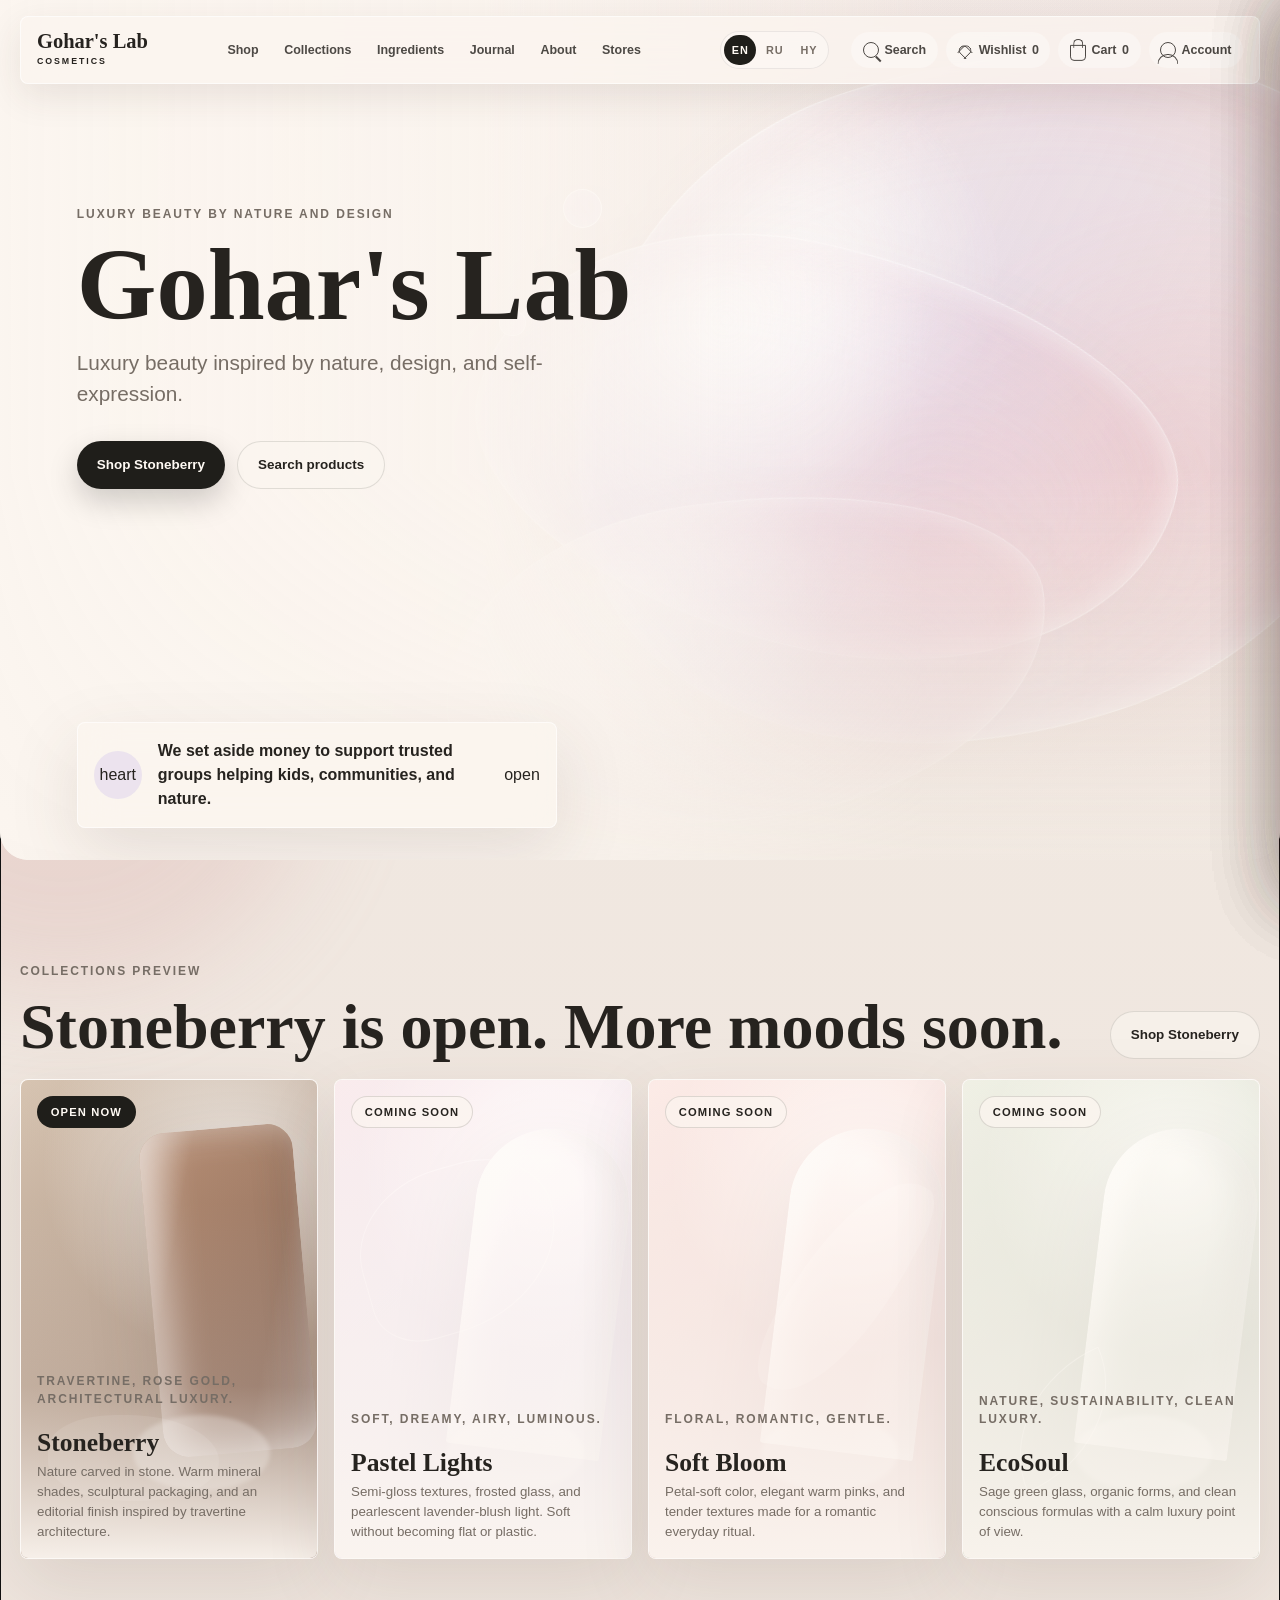
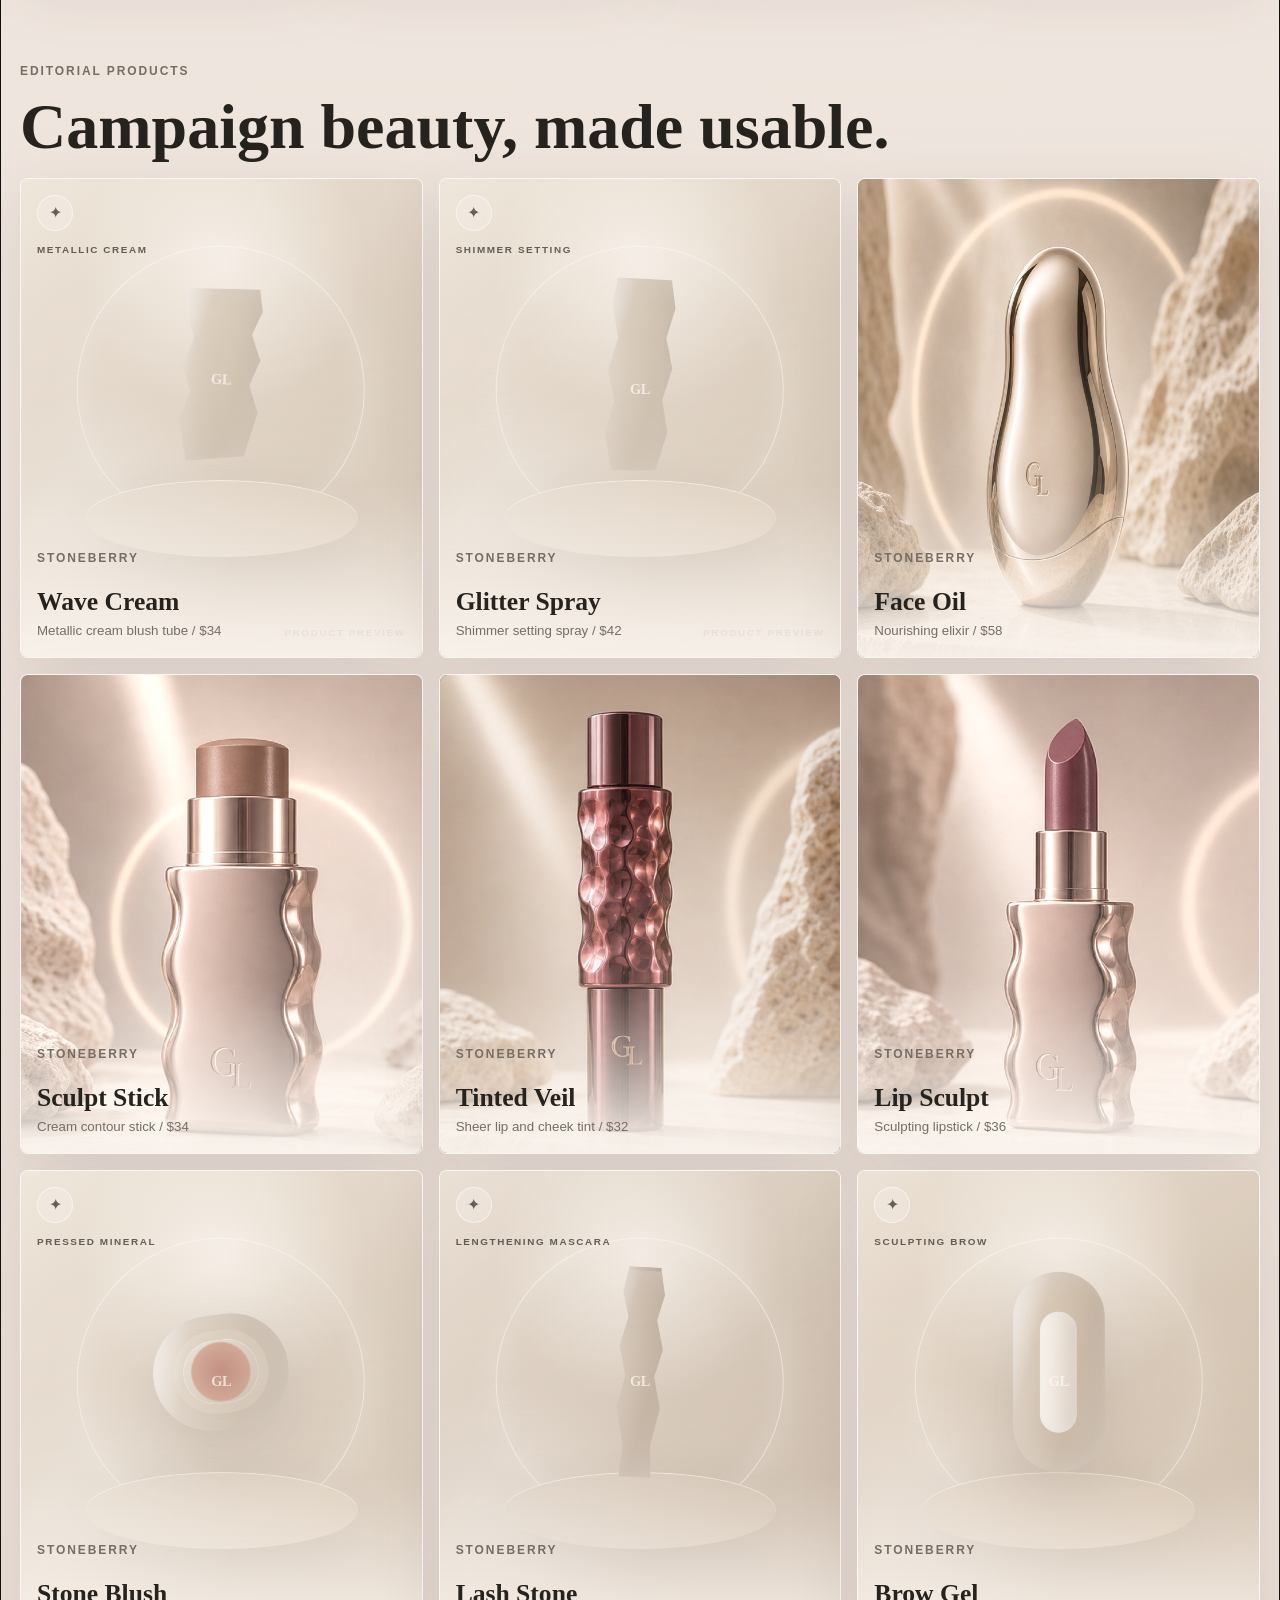
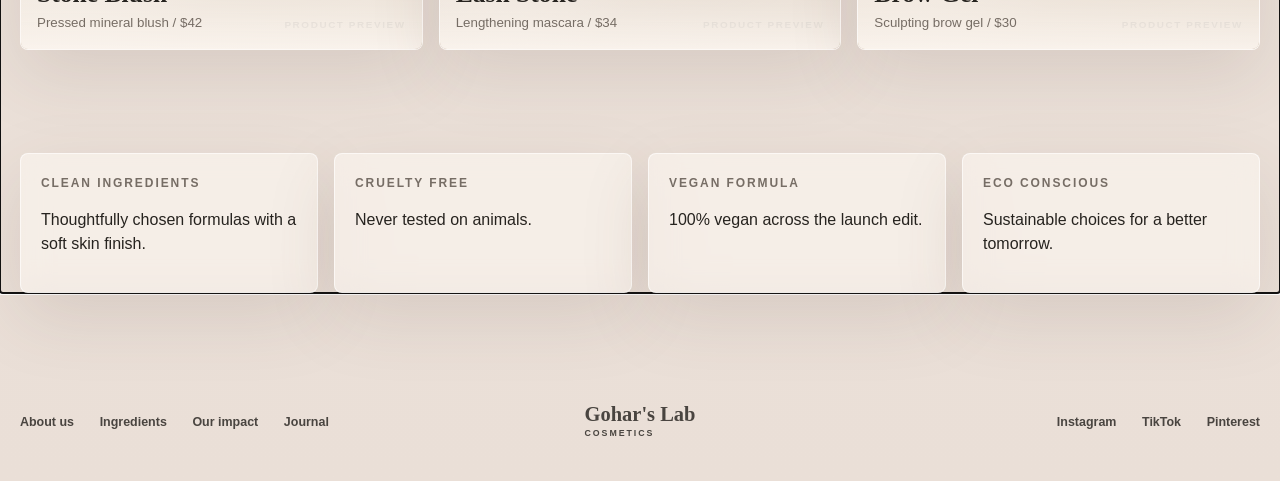
==== outputs/index.html @ 8dadff02 "Update index.html" ====
<!doctype html>
<html lang="en">
  <head>
    <meta charset="UTF-8" />
    <meta name="viewport" content="width=device-width, initial-scale=1.0" />
    <meta name="theme-color" content="#efe7df" />
    <title>Gohar's Lab</title>
    <link rel="stylesheet" href="styles.css?v=20260619-stoneberry-polished-previews" />
  </head>
  <body>
    <div class="loader" aria-hidden="true"><span></span></div>
    <div class="ambient ambient-one"></div>
    <div class="ambient ambient-two"></div>

    <header class="site-header">
      <a class="brand" href="#/">
        <span>Gohar's Lab</span>
        <small>cosmetics</small>
      </a>

      <button class="menu-button" data-menu-toggle aria-label="Open menu" data-i18n="nav.menu">menu</button>

      <nav class="top-nav" aria-label="Main navigation">
        <a href="#/shop" data-i18n="nav.shop">Shop</a>
        <a href="#/collections" data-i18n="nav.collections">Collections</a>
        <a href="#/ingredients" data-i18n="nav.ingredients">Ingredients</a>
        <a href="#/journal" data-i18n="nav.journal">Journal</a>
        <a href="#/about" data-i18n="nav.about">About</a>
        <a href="#/stores" data-i18n="nav.stores">Stores</a>
      </nav>

      <div class="language-switcher" aria-label="Language selector">
        <button data-lang="en" aria-label="English">EN</button>
        <button data-lang="ru" aria-label="Russian">RU</button>
        <button data-lang="hy" aria-label="Armenian">HY</button>
      </div>

      <div class="header-actions" aria-label="Shop actions">
        <button data-open-search aria-label="Search"><span class="action-icon icon-search"></span><span class="action-text" data-i18n="actions.search">Search</span></button>
        <button data-open-wishlist aria-label="Wishlist"><span class="action-icon icon-heart"></span><span class="action-text" data-i18n="actions.wishlist">Wishlist</span><span data-wishlist-count>0</span></button>
        <button data-open-cart aria-label="Cart"><span class="action-icon icon-bag"></span><span class="action-text" data-i18n="actions.cart">Cart</span><span data-cart-count>0</span></button>
        <button data-open-account aria-label="Account"><span class="action-icon icon-user"></span><span class="action-text" data-i18n="actions.account">Account</span></button>
      </div>
    </header>

    <aside class="mobile-drawer" data-mobile-drawer aria-hidden="true">
      <a href="#/shop" data-i18n="nav.shop">Shop</a>
      <a href="#/collections" data-i18n="nav.collections">Collections</a>
      <a href="#/ingredients" data-i18n="nav.ingredients">Ingredients</a>
      <a href="#/journal" data-i18n="nav.journal">Journal</a>
      <a href="#/about" data-i18n="nav.about">About</a>
      <a href="#/stores" data-i18n="nav.stores">Stores</a>
    </aside>

    <main id="app" class="page-shell" tabindex="-1"></main>

    <footer class="site-footer">
      <nav aria-label="Footer navigation">
        <a href="#/about" data-i18n="footer.about">About us</a>
        <a href="#/ingredients" data-i18n="nav.ingredients">Ingredients</a>
        <a href="#/impact" data-i18n="footer.impact">Our impact</a>
        <a href="#/journal" data-i18n="nav.journal">Journal</a>
      </nav>
      <a class="brand" href="#/">
        <span>Gohar's Lab</span>
        <small>cosmetics</small>
      </a>
      <div class="socials" aria-label="Social links">
        <a href="#/journal">Instagram</a>
        <a href="#/journal">TikTok</a>
        <a href="#/journal">Pinterest</a>
      </div>
    </footer>

    <div class="panel-backdrop" data-panel-backdrop></div>

    <section class="side-panel" data-panel="search" aria-label="Search panel" aria-hidden="true">
      <div class="panel-head">
        <h2 data-i18n="actions.search">Search</h2>
        <button data-close-panel data-i18n="actions.close">Close</button>
      </div>
      <label class="search-box">
        <span data-i18n="search.label">Find products and collections</span>
        <input data-search-input type="search" placeholder="Try Glitter Spray or EcoSoul" data-i18n-placeholder="search.placeholder" />
      </label>
      <div class="panel-list" data-search-results></div>
    </section>

    <section class="side-panel" data-panel="wishlist" aria-label="Wishlist panel" aria-hidden="true">
      <div class="panel-head">
        <h2 data-i18n="actions.wishlist">Wishlist</h2>
        <button data-close-panel data-i18n="actions.close">Close</button>
      </div>
      <div class="panel-list" data-wishlist-list></div>
    </section>

    <section class="side-panel" data-panel="cart" aria-label="Cart panel" aria-hidden="true">
      <div class="panel-head">
        <h2 data-i18n="cart.title">Your cart</h2>
        <button data-close-panel data-i18n="actions.close">Close</button>
      </div>
      <div class="panel-list" data-cart-list></div>
      <button class="checkout-button" data-checkout data-i18n="actions.checkout">Checkout</button>
    </section>

    <section class="side-panel" data-panel="account" aria-label="Account panel" aria-hidden="true">
      <div class="panel-head">
        <h2 data-i18n="actions.account">Account</h2>
        <button data-close-panel data-i18n="actions.close">Close</button>
      </div>
      <div class="account-card">
        <p class="eyebrow" data-i18n="account.eyebrow">Members studio</p>
        <h3 data-i18n="account.title">Soft rituals, saved.</h3>
        <p data-i18n="account.body">Create a profile to save wishlists, track orders, and preview collection drops.</p>
        <button class="pill-button" data-i18n="account.create">Create account</button>
      </div>
    </section>

    <div class="toast" data-toast></div>

    <script src="script.js?v=20260619-stoneberry-polished-previews"></script>
  </body>
</html>
---- outputs/styles.css ----
:root {
  --cream: #efe7df;
  --cream-strong: #fbf5ef;
  --ivory: #fffaf4;
  --ink: #26231f;
  --muted: #766d65;
  --line: rgba(38, 35, 31, 0.12);
  --glass: rgba(251, 245, 239, 0.72);
  --shadow: 0 24px 70px rgba(83, 63, 52, 0.13);
  --stone: #8d705f;
  --rose: #d7aaa7;
  --lavender: #d8cceb;
  --sage: #aeb9a5;
  --gold: #b58b70;
}

* {
  box-sizing: border-box;
}

html {
  scroll-behavior: smooth;
}

body {
  margin: 0;
  overflow-x: hidden;
  background:
    radial-gradient(circle at 12% 0%, rgba(255, 250, 244, 0.8), transparent 28rem),
    radial-gradient(circle at 88% 12%, rgba(216, 204, 235, 0.24), transparent 24rem),
    linear-gradient(180deg, #f2eae3, #eadfd7);
  color: var(--ink);
  font-family: ui-sans-serif, -apple-system, BlinkMacSystemFont, "Segoe UI", sans-serif;
  line-height: 1.5;
}

body.panel-open {
  overflow: hidden;
}

button,
input {
  font: inherit;
}

button {
  border: 0;
  color: inherit;
  cursor: pointer;
}

a {
  color: inherit;
  text-decoration: none;
}

img {
  display: block;
  max-width: 100%;
}

.ambient {
  position: fixed;
  z-index: -2;
  width: 32rem;
  height: 32rem;
  border-radius: 999px;
  filter: blur(50px);
  opacity: 0.28;
  pointer-events: none;
  animation: float 13s ease-in-out infinite;
}

.ambient-one {
  left: -12rem;
  top: 30rem;
  background: var(--rose);
}

.ambient-two {
  right: -12rem;
  top: 5rem;
  background: var(--lavender);
  animation-delay: -5s;
}

.loader {
  position: fixed;
  inset: 0;
  z-index: 100;
  display: grid;
  place-items: center;
  background: rgba(251, 245, 239, 0.82);
  opacity: 0;
  visibility: hidden;
  transition: opacity 240ms ease, visibility 240ms ease;
  backdrop-filter: blur(18px);
}

.loader.active {
  opacity: 1;
  visibility: visible;
}

.loader span {
  width: 3rem;
  height: 3rem;
  border: 1px solid rgba(38, 35, 31, 0.14);
  border-top-color: var(--ink);
  border-radius: 999px;
  animation: spin 800ms linear infinite;
}

.site-header {
  position: fixed;
  top: 1rem;
  left: 50%;
  z-index: 50;
  width: min(calc(100% - 2rem), 1240px);
  display: grid;
  grid-template-columns: auto 1fr auto auto;
  align-items: center;
  gap: 1.4rem;
  padding: 0.9rem 1rem;
  border: 1px solid rgba(255, 255, 255, 0.62);
  border-radius: 8px;
  background: rgba(251, 245, 239, 0.74);
  box-shadow: 0 12px 36px rgba(70, 51, 42, 0.1);
  transform: translateX(-50%);
  backdrop-filter: blur(22px);
}

.brand {
  display: inline-flex;
  flex-direction: column;
  width: fit-content;
  font-weight: 800;
}

.brand span {
  font-family: Georgia, "Times New Roman", serif;
  font-size: 1.28rem;
  line-height: 0.96;
}

.brand small {
  margin-top: 0.2rem;
  font-size: 0.55rem;
  letter-spacing: 0.22em;
  text-transform: uppercase;
}

.top-nav,
.header-actions,
.language-switcher,
.site-footer nav,
.socials {
  display: flex;
  align-items: center;
  gap: clamp(0.8rem, 2vw, 2.2rem);
  font-size: 0.78rem;
  font-weight: 700;
}

.top-nav {
  justify-content: center;
}

.top-nav a,
.site-footer a,
.header-actions button,
.menu-button {
  opacity: 0.82;
  transition: opacity 180ms ease, transform 180ms ease, background 180ms ease;
}

.top-nav a:hover,
.site-footer a:hover,
.header-actions button:hover,
.menu-button:hover {
  opacity: 1;
  transform: translateY(-1px);
}

.header-actions {
  justify-content: flex-end;
  gap: 0.5rem;
}

.language-switcher {
  gap: 0.15rem;
  padding: 0.18rem;
  border: 1px solid rgba(38, 35, 31, 0.08);
  border-radius: 999px;
  background: rgba(255, 255, 255, 0.3);
}

.language-switcher button {
  min-width: 2rem;
  min-height: 1.85rem;
  padding: 0 0.42rem;
  border-radius: 999px;
  background: transparent;
  color: var(--muted);
  font-size: 0.68rem;
  font-weight: 900;
  letter-spacing: 0.08em;
  transition: color 180ms ease, background 180ms ease, transform 180ms ease;
}

.language-switcher button:hover {
  color: var(--ink);
  transform: translateY(-1px);
}

.language-switcher button.active {
  background: #1f1e1a;
  color: var(--ivory);
}

.header-actions button,
.menu-button {
  display: inline-flex;
  align-items: center;
  gap: 0.35rem;
  min-height: 2.2rem;
  padding: 0 0.72rem;
  border-radius: 999px;
  background: rgba(255, 255, 255, 0.34);
}

.menu-button {
  display: none;
}

.action-icon {
  position: relative;
  display: inline-block;
  width: 1rem;
  height: 1rem;
  flex: 0 0 auto;
}

.icon-search {
  border: 1.5px solid currentColor;
  border-radius: 999px;
}

.icon-search::after {
  content: "";
  position: absolute;
  right: -0.25rem;
  bottom: -0.17rem;
  width: 0.42rem;
  height: 1.5px;
  background: currentColor;
  transform: rotate(45deg);
}

.icon-heart::before,
.icon-heart::after {
  content: "";
  position: absolute;
  top: 0.18rem;
  width: 0.52rem;
  height: 0.78rem;
  border: 1.5px solid currentColor;
  border-bottom: 0;
  border-radius: 999px 999px 0 0;
}

.icon-heart::before {
  left: 0.18rem;
  transform: rotate(-45deg);
}

.icon-heart::after {
  right: 0.18rem;
  transform: rotate(45deg);
}

.icon-bag {
  border: 1.5px solid currentColor;
  border-radius: 0 0 4px 4px;
  transform: translateY(0.18rem);
}

.icon-bag::before {
  content: "";
  position: absolute;
  left: 50%;
  top: -0.45rem;
  width: 0.48rem;
  height: 0.48rem;
  border: 1.5px solid currentColor;
  border-bottom: 0;
  border-radius: 999px 999px 0 0;
  transform: translateX(-50%);
}

.icon-user {
  border: 1.5px solid currentColor;
  border-radius: 999px;
}

.icon-user::after {
  content: "";
  position: absolute;
  left: 50%;
  bottom: -0.46rem;
  width: 1.2rem;
  height: 0.62rem;
  border: 1.5px solid currentColor;
  border-bottom: 0;
  border-radius: 999px 999px 0 0;
  transform: translateX(-50%);
}

.page-shell {
  min-height: 100vh;
  opacity: 1;
  transform: translateY(0);
  transition: opacity 260ms ease, transform 260ms ease;
}

.page-shell.is-leaving {
  opacity: 0;
  transform: translateY(8px);
}

.hero {
  position: relative;
  min-height: 860px;
  overflow: hidden;
  border-radius: 0 0 28px 28px;
  isolation: isolate;
}

.hero-image {
  position: absolute;
  inset: 0;
  z-index: -2;
  background:
    radial-gradient(circle at 78% 42%, rgba(216, 204, 235, 0.28), transparent 24rem),
    radial-gradient(circle at 88% 74%, rgba(215, 170, 167, 0.28), transparent 22rem),
    linear-gradient(90deg, #f8f1ec, #efe3df);
  overflow: hidden;
}

.glass-form,
.glass-bubble {
  position: absolute;
  display: block;
  border: 1px solid rgba(255, 255, 255, 0.74);
  box-shadow:
    inset 0 0 2rem rgba(255, 255, 255, 0.72),
    inset 2.4rem -1.7rem 4rem rgba(205, 181, 222, 0.18),
    inset -2.6rem 2.1rem 5rem rgba(225, 164, 159, 0.16),
    0 2rem 5rem rgba(140, 103, 94, 0.08);
  backdrop-filter: blur(8px);
}

.glass-form {
  right: -12vw;
  border-radius: 44% 56% 48% 52% / 56% 42% 58% 44%;
  background:
    radial-gradient(circle at 32% 24%, rgba(255, 255, 255, 0.86), transparent 13rem),
    radial-gradient(circle at 68% 68%, rgba(236, 191, 196, 0.42), transparent 17rem),
    linear-gradient(135deg, rgba(255, 255, 255, 0.38), rgba(215, 196, 237, 0.22) 44%, rgba(247, 205, 198, 0.34));
  transform: rotate(-18deg);
}

.glass-form-one {
  top: 7%;
  width: min(56rem, 68vw);
  height: min(42rem, 54vw);
}

.glass-form-two {
  top: 29%;
  right: 8vw;
  width: min(44rem, 56vw);
  height: min(25rem, 34vw);
  opacity: 0.78;
  transform: rotate(13deg);
}

.glass-form-three {
  top: 58%;
  right: 18vw;
  width: min(38rem, 50vw);
  height: min(20rem, 30vw);
  opacity: 0.56;
  transform: rotate(-8deg);
}

.glass-bubble {
  width: 2.4rem;
  height: 2.4rem;
  border-radius: 999px;
  background: rgba(255, 255, 255, 0.25);
}

.glass-bubble-one {
  top: 22%;
  left: 44%;
}

.glass-bubble-two {
  top: 36%;
  left: 39%;
  width: 1.65rem;
  height: 1.65rem;
}

.hero::after {
  content: "";
  position: absolute;
  inset: 0;
  z-index: -1;
  background:
    linear-gradient(90deg, rgba(251, 245, 239, 0.98), rgba(251, 245, 239, 0.86) 38%, rgba(251, 245, 239, 0.14) 72%),
    linear-gradient(0deg, rgba(239, 231, 223, 0.96), rgba(239, 231, 223, 0.04) 45%);
}

.hero-content {
  width: min(39rem, calc(100% - 2rem));
  padding: clamp(10rem, 16vw, 13.5rem) 0 20rem;
  margin-left: clamp(1rem, 6vw, 5rem);
}

.eyebrow {
  margin: 0 0 1rem;
  color: var(--muted);
  font-size: 0.75rem;
  font-weight: 800;
  letter-spacing: 0.16em;
  text-transform: uppercase;
}

h1,
h2,
h3,
p {
  margin-top: 0;
}

h1,
h2,
h3 {
  font-family: Georgia, "Times New Roman", serif;
  letter-spacing: 0;
}

h1 {
  margin-bottom: 1rem;
  font-size: clamp(4rem, 8vw, 7.2rem);
  line-height: 0.9;
}

h2 {
  margin-bottom: 0;
  font-size: clamp(2.4rem, 5vw, 4.7rem);
  line-height: 0.98;
}

h3 {
  font-size: 1.7rem;
  line-height: 1.05;
}

.lead {
  max-width: 34rem;
  color: var(--muted);
  font-size: clamp(1.05rem, 1.8vw, 1.3rem);
}

.button-row {
  display: flex;
  flex-wrap: wrap;
  gap: 0.75rem;
  margin-top: 2rem;
}

.pill-button,
.ghost-button,
.mini-button,
.checkout-button {
  display: inline-flex;
  align-items: center;
  justify-content: center;
  min-height: 3rem;
  padding: 0 1.25rem;
  border-radius: 999px;
  font-size: 0.84rem;
  font-weight: 800;
  transition: transform 180ms ease, box-shadow 180ms ease, background 180ms ease;
}

.pill-button,
.checkout-button {
  background: #1f1e1a;
  color: var(--ivory);
  box-shadow: 0 12px 30px rgba(0, 0, 0, 0.18);
}

.ghost-button,
.mini-button {
  border: 1px solid var(--line);
  background: rgba(251, 245, 239, 0.62);
}

.pill-button:hover,
.ghost-button:hover,
.mini-button:hover,
.checkout-button:hover {
  transform: translateY(-2px);
}

.donation-card {
  position: absolute;
  left: clamp(1rem, 6vw, 5rem);
  bottom: 2rem;
  z-index: 2;
  width: min(30rem, calc(100% - 2rem));
  display: grid;
  grid-template-columns: auto 1fr auto;
  gap: 1rem;
  align-items: center;
  padding: 1rem;
  border: 1px solid rgba(255, 255, 255, 0.62);
  border-radius: 8px;
  background: rgba(251, 245, 239, 0.72);
  box-shadow: var(--shadow);
  backdrop-filter: blur(18px);
}

.donation-card .heart {
  display: grid;
  place-items: center;
  width: 3rem;
  height: 3rem;
  border-radius: 999px;
  background: rgba(216, 204, 235, 0.45);
}

.section,
.site-footer {
  width: min(calc(100% - 2rem), 1240px);
  margin-inline: auto;
}

.section {
  padding: clamp(4rem, 8vw, 7rem) 0 0;
}

.section-heading {
  display: flex;
  align-items: end;
  justify-content: space-between;
  gap: 2rem;
  margin-bottom: 1.25rem;
}

.collection-grid,
.values-grid,
.reviews-grid {
  display: grid;
  grid-template-columns: repeat(4, minmax(0, 1fr));
  gap: 1rem;
}

.product-grid {
  display: grid;
  grid-template-columns: repeat(3, minmax(0, 1fr));
  gap: 1rem;
}

.campaign-card,
.product-card,
.value-card,
.review-card,
.article-card,
.store-card,
.account-card {
  border: 1px solid rgba(255, 255, 255, 0.62);
  border-radius: 8px;
  background: rgba(251, 245, 239, 0.66);
  box-shadow: var(--shadow);
  overflow: hidden;
  backdrop-filter: blur(14px);
}

.campaign-card,
.product-card {
  position: relative;
  min-height: 30rem;
  display: flex;
  flex-direction: column;
  justify-content: flex-end;
  padding: 1rem;
  isolation: isolate;
  transition: transform 220ms ease, box-shadow 220ms ease;
}

.campaign-card:hover,
.product-card:hover {
  transform: translateY(-5px);
  box-shadow: 0 26px 60px rgba(70, 51, 42, 0.16);
}

.campaign-visual,
.product-visual,
.large-visual {
  position: absolute;
  inset: 0;
  z-index: -2;
  overflow: hidden;
}

.campaign-card::after,
.product-card::after {
  content: "";
  position: absolute;
  inset: 0;
  z-index: -1;
  background:
    linear-gradient(0deg, rgba(251, 245, 239, 0.95), rgba(251, 245, 239, 0.2) 36%, rgba(251, 245, 239, 0.04) 74%);
}

.campaign-card strong,
.product-card strong {
  display: block;
  font-family: Georgia, "Times New Roman", serif;
  font-size: 1.6rem;
}

.campaign-card em {
  position: absolute;
  top: 1rem;
  left: 1rem;
  z-index: 2;
  display: inline-flex;
  align-items: center;
  min-height: 2rem;
  padding: 0 0.8rem;
  border: 1px solid rgba(38, 35, 31, 0.14);
  border-radius: 999px;
  background: rgba(251, 245, 239, 0.74);
  color: var(--ink);
  font-size: 0.7rem;
  font-style: normal;
  font-weight: 900;
  letter-spacing: 0.1em;
  text-transform: uppercase;
  backdrop-filter: blur(12px);
}

.campaign-card.is-live em {
  background: #1f1e1a;
  color: var(--ivory);
}

.campaign-card.is-coming .campaign-visual {
  filter: saturate(0.78) brightness(1.04);
}

.campaign-card.is-coming::after {
  background:
    linear-gradient(0deg, rgba(251, 245, 239, 0.94), rgba(251, 245, 239, 0.28)),
    rgba(251, 245, 239, 0.12);
}

.campaign-card small,
.product-card small,
.muted {
  color: var(--muted);
}

.collection-hero,
.product-page,
.info-page {
  width: min(calc(100% - 2rem), 1240px);
  margin: 0 auto;
  padding-top: 8rem;
}

.collection-hero-grid,
.product-page {
  display: grid;
  grid-template-columns: minmax(0, 0.88fr) minmax(0, 1.12fr);
  gap: 1rem;
  align-items: stretch;
}

.collection-copy,
.product-copy,
.info-card {
  display: flex;
  flex-direction: column;
  justify-content: center;
  min-height: 38rem;
  padding: clamp(2rem, 5vw, 4rem);
  border-radius: 8px;
  background: rgba(251, 245, 239, 0.7);
  box-shadow: var(--shadow);
  backdrop-filter: blur(16px);
}

.collection-copy h1 {
  max-width: 100%;
  font-size: clamp(4.2rem, 6.1vw, 5.65rem);
  line-height: 0.92;
}

.collection-stage,
.product-gallery {
  position: relative;
  min-height: 38rem;
  overflow: hidden;
  border-radius: 8px;
  background: rgba(251, 245, 239, 0.6);
  box-shadow: var(--shadow);
}

.collection-stage .large-visual,
.product-gallery .large-visual {
  position: absolute;
}

.tag-list,
.benefit-list {
  display: flex;
  flex-wrap: wrap;
  gap: 0.55rem;
  margin-top: 1.6rem;
}

.tag-list span,
.benefit-list span {
  padding: 0.7rem 0.9rem;
  border: 1px solid var(--line);
  border-radius: 999px;
  background: rgba(255, 255, 255, 0.35);
  color: var(--muted);
  font-size: 0.78rem;
  font-weight: 800;
}

.visual-set {
  position: absolute;
  inset: 0;
  background:
    radial-gradient(circle at 72% 18%, rgba(255, 255, 255, 0.68), transparent 12rem),
    linear-gradient(145deg, var(--tone-a), var(--tone-b));
}

.visual-set::before {
  content: "";
  position: absolute;
  inset: 10% 4% auto auto;
  width: 52%;
  height: 68%;
  border-radius: 999px 999px 32px 32px;
  background:
    linear-gradient(100deg, rgba(255, 255, 255, 0.46), transparent 24% 68%, rgba(255, 255, 255, 0.32)),
    rgba(255, 255, 255, 0.18);
  box-shadow:
    inset 18px 0 36px rgba(255, 255, 255, 0.48),
    inset -18px 0 30px rgba(74, 56, 46, 0.1),
    0 26px 70px rgba(74, 56, 46, 0.12);
  transform: rotate(7deg);
}

.visual-set::after {
  content: "";
  position: absolute;
  right: 16%;
  bottom: 14%;
  width: 46%;
  height: 16%;
  border-radius: 50%;
  background: rgba(255, 255, 255, 0.28);
  filter: blur(2px);
}

.visual-stone {
  --tone-a: #d5c2af;
  --tone-b: #8d705f;
}

.visual-pastel {
  --tone-a: #f2dce4;
  --tone-b: #d9d0f0;
}

.visual-bloom {
  --tone-a: #f7dad6;
  --tone-b: #dba7a8;
}

.visual-eco {
  --tone-a: #dfe4d3;
  --tone-b: #9fac93;
}

.visual-stone::before {
  background:
    linear-gradient(105deg, rgba(255, 255, 255, 0.36), transparent 24% 70%, rgba(255, 255, 255, 0.26)),
    linear-gradient(145deg, #b58b70, #7b5c4d);
  border-radius: 26px;
  transform: rotate(-5deg);
}

.visual-bloom .petal,
.visual-pastel .wave,
.visual-eco .leaf,
.visual-stone .stone {
  position: absolute;
  display: block;
  opacity: 0.55;
}

.wave {
  left: 8%;
  top: 18%;
  width: 68%;
  height: 34%;
  border: 1px solid rgba(255, 255, 255, 0.58);
  border-radius: 56% 44% 70% 30%;
  transform: rotate(-16deg);
}

.petal {
  right: 18%;
  top: 17%;
  width: 32%;
  height: 52%;
  border-radius: 80% 20% 74% 26%;
  background: rgba(255, 255, 255, 0.28);
  transform: rotate(28deg);
}

.leaf {
  left: 13%;
  bottom: 18%;
  width: 42%;
  height: 22%;
  border-radius: 100% 0 100% 0;
  border: 1px solid rgba(255, 255, 255, 0.62);
  transform: rotate(-24deg);
}

.stone {
  left: 9%;
  bottom: 12%;
  width: 58%;
  height: 18%;
  border-radius: 42% 58% 50% 50%;
  background: rgba(255, 255, 255, 0.18);
}

.product-figure {
  position: absolute;
  left: 50%;
  top: 48%;
  width: 34%;
  height: 54%;
  border-radius: 999px 999px 28px 28px;
  background:
    linear-gradient(90deg, rgba(255, 255, 255, 0.56), transparent 28% 68%, rgba(255, 255, 255, 0.34)),
    var(--product-tone);
  box-shadow:
    inset 16px 0 30px rgba(255, 255, 255, 0.42),
    inset -14px 0 28px rgba(56, 41, 34, 0.12),
    0 28px 70px rgba(73, 54, 45, 0.16);
  transform: translate(-50%, -50%) rotate(5deg);
}

.product-figure::before {
  content: "";
  position: absolute;
  top: -2.2rem;
  left: 50%;
  width: 36%;
  height: 3rem;
  border-radius: 999px 999px 8px 8px;
  background: rgba(255, 250, 244, 0.88);
  transform: translateX(-50%);
}

.product-preview {
  --preview-ink: rgba(38, 35, 31, 0.72);
  background:
    radial-gradient(circle at 50% 18%, rgba(255, 250, 244, 0.66), transparent 9rem),
    radial-gradient(circle at 18% 74%, rgba(255, 255, 255, 0.34), transparent 9rem),
    linear-gradient(145deg, rgba(255, 250, 244, 0.64), rgba(63, 48, 40, 0.08)),
    var(--product-tone);
}

.product-preview::before,
.product-preview::after {
  content: none;
}

.preview-orbit,
.preview-platform,
.preview-object,
.preview-mark,
.preview-brand,
.preview-type,
.preview-note {
  position: absolute;
  display: block;
}

.preview-orbit {
  left: 50%;
  top: 44%;
  width: 72%;
  aspect-ratio: 1;
  border: 1px solid rgba(255, 250, 244, 0.58);
  border-radius: 999px;
  box-shadow:
    inset 0 0 30px rgba(255, 255, 255, 0.18),
    0 0 42px rgba(255, 250, 244, 0.22);
  transform: translate(-50%, -50%) rotate(-8deg);
}

.preview-platform {
  left: 16%;
  right: 16%;
  bottom: 21%;
  height: 16%;
  border-radius: 50%;
  background:
    linear-gradient(90deg, rgba(255, 255, 255, 0.38), rgba(255, 255, 255, 0.1)),
    var(--product-tone);
  box-shadow:
    inset 0 1px 0 rgba(255, 255, 255, 0.55),
    0 24px 60px rgba(63, 48, 40, 0.14);
}

.preview-object {
  left: 50%;
  top: 43%;
  width: 34%;
  height: 43%;
  border-radius: 44% 56% 46% 54% / 58% 48% 52% 42%;
  background:
    linear-gradient(105deg, rgba(255, 255, 255, 0.72), transparent 28% 64%, rgba(255, 250, 244, 0.34)),
    linear-gradient(145deg, rgba(255, 250, 244, 0.28), rgba(63, 48, 40, 0.12)),
    var(--product-tone);
  box-shadow:
    inset 16px 0 34px rgba(255, 255, 255, 0.36),
    inset -14px 0 30px rgba(49, 36, 30, 0.12),
    0 28px 70px rgba(73, 54, 45, 0.17);
  transform: translate(-50%, -50%) rotate(3deg);
}

.product-wave-cream .preview-object {
  top: 41%;
  width: 24%;
  height: 38%;
  border-radius: 18px 18px 22px 22px;
  clip-path: polygon(14% 3%, 86% 2%, 90% 14%, 80% 27%, 90% 41%, 80% 55%, 90% 70%, 78% 94%, 18% 98%, 9% 76%, 19% 60%, 9% 45%, 20% 30%, 10% 15%);
}

.product-glitter-spray .preview-object {
  top: 41%;
  width: 21%;
  height: 42%;
  border-radius: 20px 20px 24px 24px;
  clip-path: polygon(18% 2%, 82% 2%, 88% 16%, 79% 31%, 88% 46%, 78% 62%, 86% 78%, 74% 97%, 22% 98%, 12% 80%, 21% 64%, 12% 48%, 22% 32%, 13% 16%);
}

.product-glitter-spray .preview-object::before,
.product-lash-stone .preview-object::before {
  content: "";
  position: absolute;
  left: 50%;
  top: -20%;
  width: 46%;
  height: 22%;
  border-radius: 999px 999px 8px 8px;
  background:
    linear-gradient(100deg, rgba(255, 255, 255, 0.68), transparent 42%, rgba(64, 45, 34, 0.16)),
    var(--product-tone);
  box-shadow: inherit;
  transform: translateX(-50%);
}

.product-stone-blush .preview-object {
  top: 42%;
  width: 34%;
  height: 24%;
  border-radius: 999px;
  transform: translate(-50%, -50%) rotate(-8deg);
}

.product-stone-blush .preview-object::before {
  content: "";
  position: absolute;
  inset: 22%;
  border-radius: inherit;
  background:
    radial-gradient(circle at 50% 50%, rgba(177, 106, 92, 0.7), rgba(204, 145, 124, 0.7) 58%, rgba(255, 250, 244, 0.18) 61%),
    linear-gradient(145deg, rgba(255, 255, 255, 0.26), rgba(109, 78, 63, 0.12));
  box-shadow:
    inset 0 0 0 1px rgba(255, 250, 244, 0.32),
    0 0 0 0.6rem rgba(255, 250, 244, 0.12);
}

.product-lash-stone .preview-object {
  top: 42%;
  width: 18%;
  height: 44%;
  border-radius: 18px 18px 24px 24px;
  clip-path: polygon(28% 0, 72% 0, 79% 13%, 70% 25%, 80% 39%, 70% 52%, 80% 67%, 69% 85%, 72% 100%, 28% 100%, 31% 85%, 20% 67%, 30% 52%, 20% 38%, 30% 24%, 21% 12%);
}

.product-brow-gel .preview-object {
  top: 42%;
  width: 23%;
  height: 42%;
  border-radius: 999px;
  transform: translate(-50%, -50%) rotate(0deg);
}

.product-brow-gel .preview-object::before {
  content: "";
  position: absolute;
  inset: 20% 30%;
  border-radius: 999px;
  background: rgba(255, 250, 244, 0.64);
  box-shadow:
    inset 10px 0 18px rgba(255, 255, 255, 0.5),
    inset -10px 0 16px rgba(72, 50, 39, 0.12);
}

.product-glitter-spray .preview-brand,
.product-stone-blush .preview-brand,
.product-lash-stone .preview-brand,
.product-brow-gel .preview-brand {
  left: 50%;
  top: 44%;
  transform: translate(-50%, -50%);
}

.product-photo-preview {
  background: var(--product-tone);
}

.preview-photo-full {
  position: absolute;
  inset: 0;
  width: 100%;
  height: 100%;
  object-fit: cover;
  object-position: center top;
  display: block;
  filter: saturate(0.94) contrast(0.98) brightness(1.02);
}

.product-photo-preview:not(.product-face-oil):not(.product-tinted-veil) .preview-photo-full {
  filter: sepia(0.08) saturate(0.72) hue-rotate(-8deg) contrast(0.94) brightness(1.1);
}

.product-face-oil .preview-photo-full {
  filter: saturate(0.88) contrast(0.96) brightness(1.04);
}

.product-tinted-veil .preview-photo-full {
  filter: saturate(0.96) contrast(0.98) brightness(1.02);
}

.preview-mark {
  left: 1rem;
  top: 1rem;
  width: 2.25rem;
  height: 2.25rem;
  display: grid;
  place-items: center;
  border: 1px solid rgba(255, 255, 255, 0.54);
  border-radius: 999px;
  background: rgba(251, 245, 239, 0.28);
  color: var(--preview-ink);
  font-size: 1rem;
  backdrop-filter: blur(10px);
}

.preview-brand {
  left: 50%;
  top: 42%;
  color: rgba(255, 250, 244, 0.72);
  font-family: Georgia, "Times New Roman", serif;
  font-size: 0.9rem;
  font-weight: 800;
  letter-spacing: -0.02em;
  transform: translate(-50%, -50%) rotate(3deg);
}

.preview-type,
.preview-note {
  left: 1rem;
  right: 1rem;
  color: var(--preview-ink);
  font-size: 0.62rem;
  font-weight: 900;
  letter-spacing: 0.16em;
  text-transform: uppercase;
}

.preview-type {
  top: 4rem;
}

.preview-note {
  bottom: 1rem;
  text-align: right;
  opacity: 0.64;
}

.product-actions {
  display: flex;
  flex-wrap: wrap;
  gap: 0.7rem;
  margin-top: 1.8rem;
}

.coming-soon-grid {
  grid-template-columns: repeat(3, minmax(0, 1fr));
}

.detail-grid {
  display: grid;
  grid-template-columns: repeat(3, minmax(0, 1fr));
  gap: 1rem;
  margin-top: 1rem;
}

.value-card,
.review-card,
.article-card,
.store-card {
  padding: 1.25rem;
}

.article-grid,
.store-grid {
  display: grid;
  grid-template-columns: repeat(3, minmax(0, 1fr));
  gap: 1rem;
}

.panel-backdrop {
  position: fixed;
  inset: 0;
  z-index: 70;
  background: rgba(38, 35, 31, 0.18);
  opacity: 0;
  visibility: hidden;
  transition: opacity 220ms ease, visibility 220ms ease;
  backdrop-filter: blur(8px);
}

.panel-backdrop.active {
  opacity: 1;
  visibility: visible;
}

.side-panel {
  position: fixed;
  top: 0;
  right: 0;
  z-index: 80;
  width: min(30rem, 100%);
  height: 100%;
  padding: 1rem;
  background: var(--cream-strong);
  box-shadow: -18px 0 70px rgba(54, 38, 30, 0.16);
  transform: translateX(104%);
  transition: transform 260ms ease;
  overflow: auto;
}

.side-panel.active {
  transform: translateX(0);
}

.panel-head {
  display: flex;
  align-items: center;
  justify-content: space-between;
  gap: 1rem;
  margin-bottom: 1rem;
}

.panel-head button {
  padding: 0.7rem 0.9rem;
  border-radius: 999px;
  background: rgba(38, 35, 31, 0.07);
}

.search-box {
  display: grid;
  gap: 0.6rem;
  margin-bottom: 1rem;
  color: var(--muted);
  font-size: 0.82rem;
  font-weight: 700;
}

.search-box input {
  width: 100%;
  padding: 1rem;
  border: 1px solid var(--line);
  border-radius: 8px;
  background: rgba(255, 255, 255, 0.7);
  color: var(--ink);
  outline: 0;
}

.panel-list {
  display: grid;
  gap: 0.75rem;
}

.panel-item {
  display: grid;
  grid-template-columns: 4rem 1fr auto;
  gap: 0.8rem;
  align-items: center;
  padding: 0.75rem;
  border: 1px solid var(--line);
  border-radius: 8px;
  background: rgba(255, 255, 255, 0.48);
}

.panel-thumb {
  position: relative;
  height: 4rem;
  overflow: hidden;
  border-radius: 7px;
}

.checkout-page {
  align-items: start;
}

.checkout-summary {
  justify-content: flex-start;
  gap: 0.75rem;
}

.checkout-line {
  display: grid;
  grid-template-columns: 4rem 1fr auto;
  gap: 0.8rem;
  align-items: center;
  padding: 0.85rem 0;
  border-bottom: 1px solid var(--line);
}

.checkout-total {
  display: flex;
  align-items: center;
  justify-content: space-between;
  margin-top: 1rem;
  padding-top: 1rem;
  border-top: 1px solid var(--line);
  font-size: 1.15rem;
}

.payment-note {
  margin-top: 1.2rem;
  padding: 1rem;
  box-shadow: none;
}

button:disabled {
  cursor: not-allowed;
  opacity: 0.55;
}

.toast {
  position: fixed;
  left: 50%;
  bottom: 1.2rem;
  z-index: 120;
  padding: 0.9rem 1.1rem;
  border-radius: 999px;
  background: #1f1e1a;
  color: var(--ivory);
  opacity: 0;
  transform: translate(-50%, 1rem);
  transition: opacity 200ms ease, transform 200ms ease;
  pointer-events: none;
}

.toast.active {
  opacity: 1;
  transform: translate(-50%, 0);
}

.install-prompt {
  position: fixed;
  right: 1rem;
  bottom: 1rem;
  z-index: 110;
  width: min(32rem, calc(100% - 2rem));
  display: grid;
  grid-template-columns: 1fr auto;
  gap: 1rem;
  align-items: center;
  padding: 1rem;
  border: 1px solid rgba(255, 255, 255, 0.62);
  border-radius: 8px;
  background: rgba(251, 245, 239, 0.86);
  box-shadow: var(--shadow);
  opacity: 0;
  visibility: hidden;
  transform: translateY(1rem);
  transition: opacity 220ms ease, transform 220ms ease, visibility 220ms ease;
  backdrop-filter: blur(18px);
}

.install-prompt.active {
  opacity: 1;
  visibility: visible;
  transform: translateY(0);
}

.install-prompt h3,
.install-prompt p {
  margin-bottom: 0.35rem;
}

.install-prompt .eyebrow {
  margin-bottom: 0.45rem;
}

.install-actions {
  display: flex;
  gap: 0.55rem;
  align-items: center;
}

.mobile-drawer {
  position: fixed;
  top: 5rem;
  left: 1rem;
  right: 1rem;
  z-index: 45;
  display: none;
  gap: 0.4rem;
  padding: 0.7rem;
  border: 1px solid rgba(255, 255, 255, 0.62);
  border-radius: 8px;
  background: rgba(251, 245, 239, 0.92);
  box-shadow: var(--shadow);
  backdrop-filter: blur(18px);
}

.mobile-drawer.active {
  display: grid;
}

.mobile-drawer a {
  padding: 0.9rem;
  border-radius: 7px;
  background: rgba(255, 255, 255, 0.38);
  font-weight: 800;
}

.site-footer {
  display: grid;
  grid-template-columns: 1fr auto 1fr;
  align-items: center;
  gap: 1rem;
  margin-top: 5rem;
  padding: 2rem 0 2.5rem;
}

.socials {
  justify-content: flex-end;
}

.reveal {
  opacity: 0;
  transform: translateY(18px);
  animation: reveal 680ms ease forwards;
}

.reveal:nth-child(2) {
  animation-delay: 80ms;
}

.reveal:nth-child(3) {
  animation-delay: 140ms;
}

.reveal:nth-child(4) {
  animation-delay: 200ms;
}

@keyframes reveal {
  to {
    opacity: 1;
    transform: translateY(0);
  }
}

@keyframes float {
  0%,
  100% {
    transform: translate3d(0, 0, 0) scale(1);
  }
  50% {
    transform: translate3d(1rem, -1.2rem, 0) scale(1.04);
  }
}

@keyframes spin {
  to {
    transform: rotate(360deg);
  }
}

@media (max-width: 980px) {
  .site-header {
    grid-template-columns: auto auto 1fr auto;
  }

  .menu-button {
    display: inline-flex;
    align-items: center;
  }

  .top-nav {
    display: none;
  }

  .header-actions button {
    min-width: 2.25rem;
    padding: 0 0.62rem;
  }

  .action-text {
    display: none;
  }

  .collection-grid,
  .product-grid,
  .values-grid,
  .reviews-grid,
  .article-grid,
  .store-grid,
  .detail-grid,
  .collection-hero-grid,
  .product-page {
    grid-template-columns: 1fr;
  }

  .hero {
    min-height: 860px;
  }

  .hero-content {
    padding-top: 8.2rem;
    padding-bottom: 21rem;
    margin-left: 1rem;
  }

  .donation-card {
    left: 1rem;
    right: 1rem;
    bottom: 1rem;
    width: auto;
  }
}

@media (max-width: 640px) {
  .site-header {
    top: 0.6rem;
    width: calc(100% - 1rem);
    gap: 0.45rem;
    padding: 0.65rem;
  }

  .brand span {
    font-size: 1rem;
  }

  .brand small {
    font-size: 0.48rem;
  }

  .header-actions {
    gap: 0.25rem;
  }

  .language-switcher {
    order: 5;
    grid-column: 1 / -1;
    width: fit-content;
    margin-top: 0.15rem;
  }

  .hero {
    min-height: 830px;
  }

  h1 {
    font-size: clamp(3.35rem, 14vw, 4.2rem);
  }

  h2 {
    font-size: clamp(2.2rem, 10vw, 3.3rem);
  }

  .hero::after {
    background:
      linear-gradient(90deg, rgba(251, 245, 239, 0.98), rgba(251, 245, 239, 0.58)),
      linear-gradient(0deg, rgba(239, 231, 223, 0.98), rgba(239, 231, 223, 0.08) 56%);
  }

  .glass-form-one {
    top: 15%;
    right: -48vw;
    width: 104vw;
    height: 72vw;
  }

  .glass-form-two {
    top: 46%;
    right: -22vw;
    width: 80vw;
    height: 46vw;
  }

  .glass-form-three {
    top: 66%;
    right: 7vw;
    width: 62vw;
    height: 36vw;
  }

  .glass-bubble-one {
    top: 21%;
    left: 68%;
  }

  .glass-bubble-two {
    top: 33%;
    left: 60%;
  }

  .campaign-card,
  .product-card {
    min-height: 27rem;
  }

  .collection-copy,
  .product-copy,
  .collection-stage,
  .product-gallery,
  .info-card {
    min-height: auto;
  }

  .collection-copy h1 {
    font-size: clamp(3rem, 13vw, 4rem);
  }

  .collection-stage,
  .product-gallery {
    min-height: 24rem;
  }

  .site-footer {
    display: flex;
    flex-direction: column;
    align-items: flex-start;
  }

  .site-footer nav,
  .socials {
    flex-wrap: wrap;
  }

  .install-prompt {
    right: 0.5rem;
    bottom: 0.5rem;
    width: calc(100% - 1rem);
    grid-template-columns: 1fr;
  }

  .install-actions {
    justify-content: flex-start;
  }
}
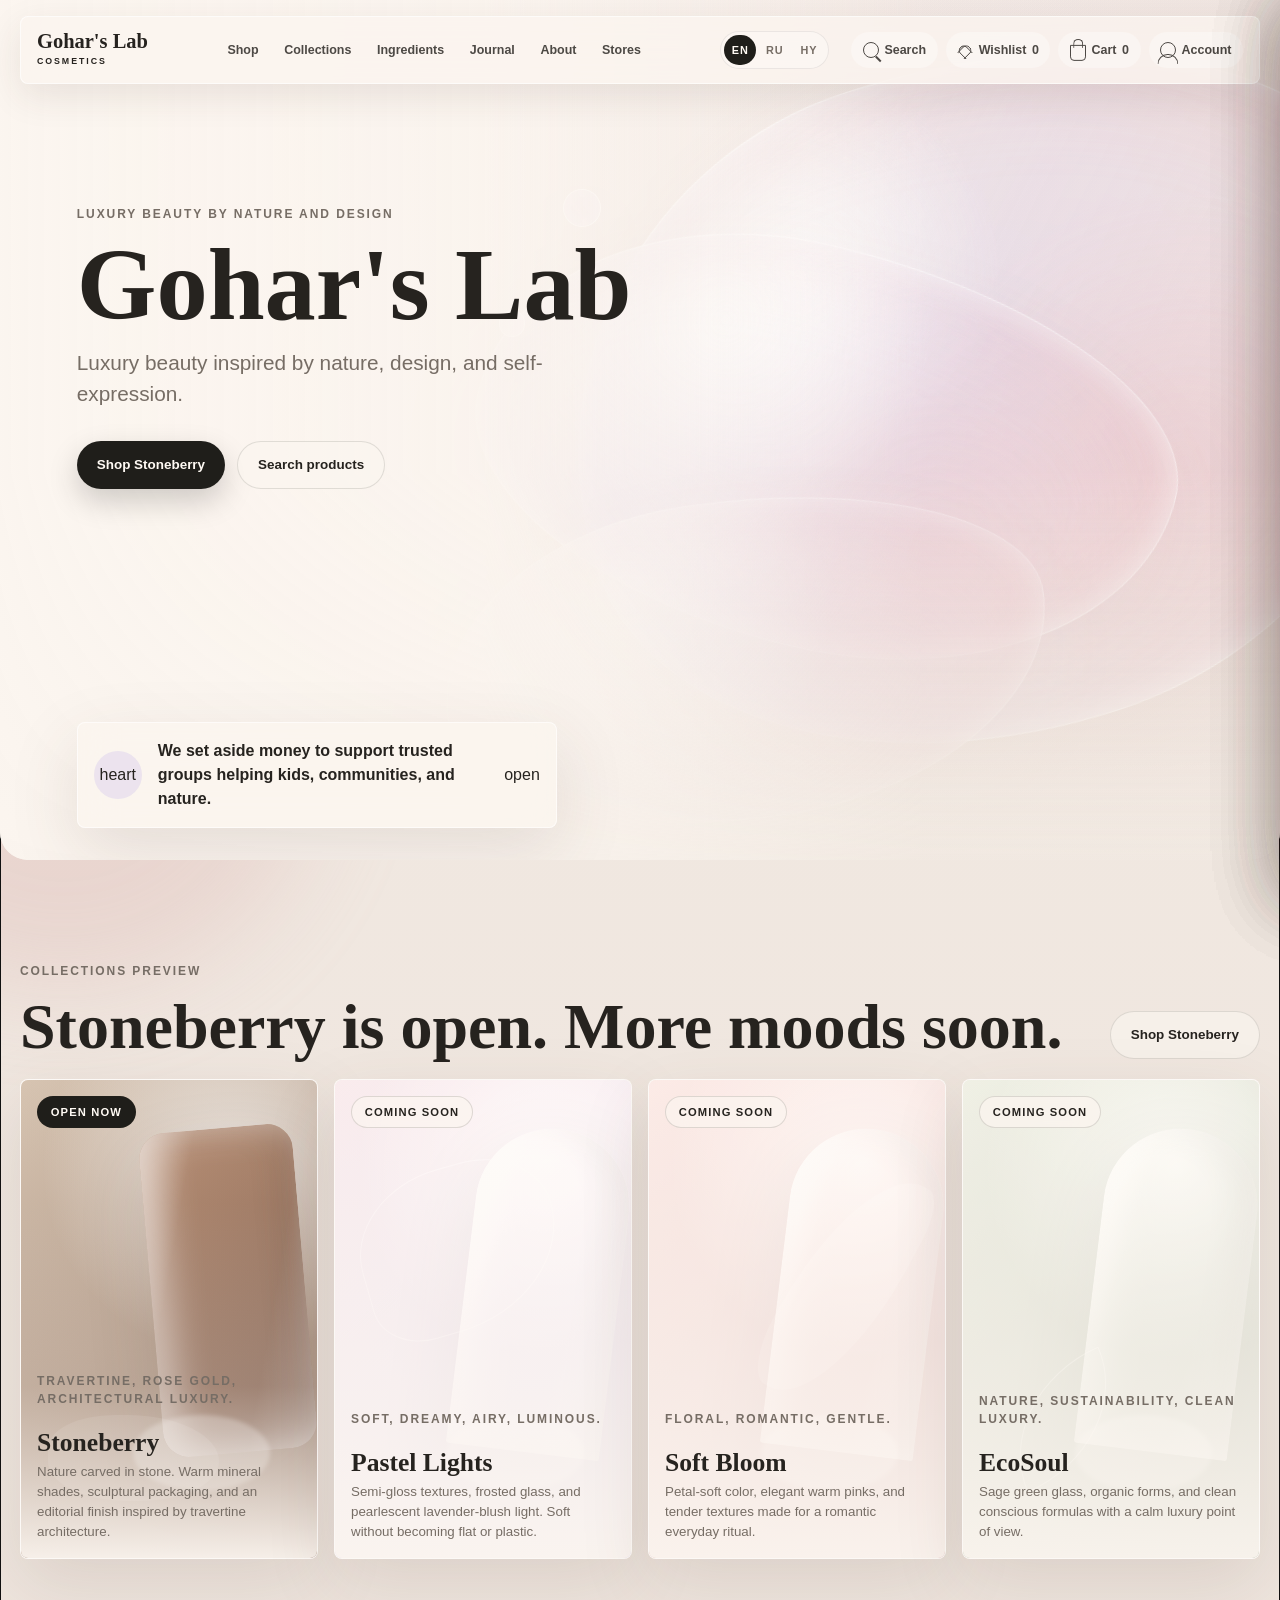
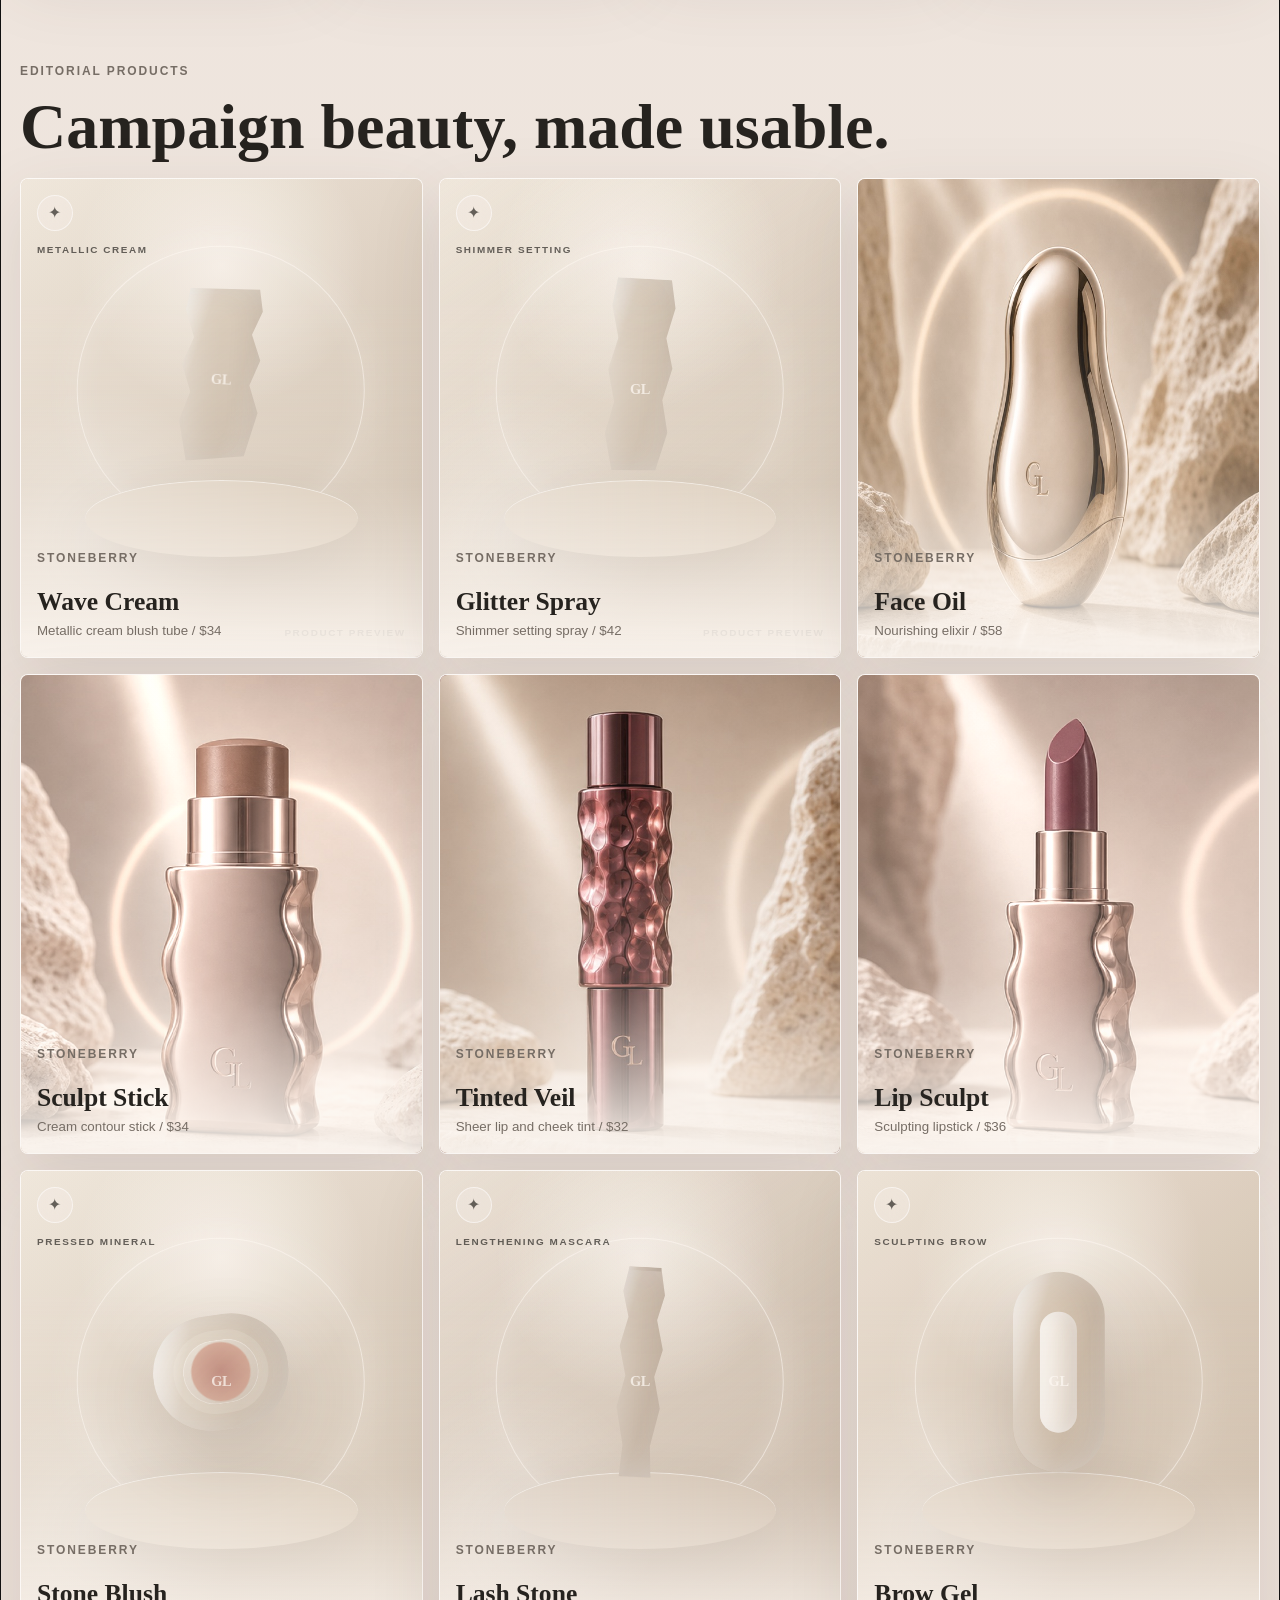
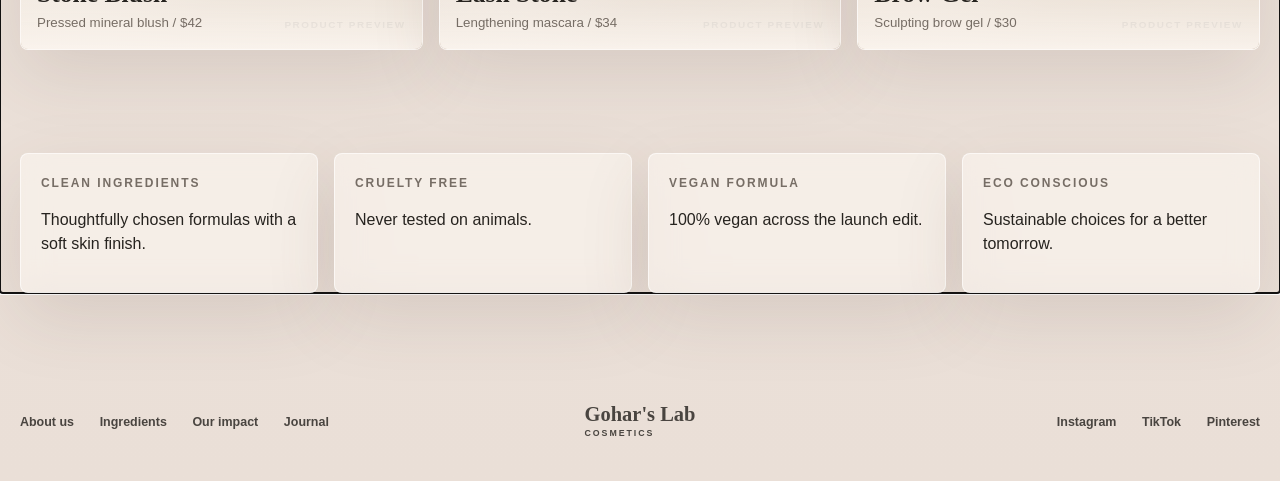
==== commit 52ae37c3: "Update index.html" ====
--- a/outputs/index.html
+++ b/outputs/index.html
@@ -5,7 +5,7 @@
     <meta name="viewport" content="width=device-width, initial-scale=1.0" />
     <meta name="theme-color" content="#efe7df" />
     <title>Gohar's Lab</title>
-    <link rel="stylesheet" href="styles.css?v=20260619-stoneberry-polished-previews" />
+    <link rel="stylesheet" href="styles.css?v=20260624-stoneberry-real-photos" />
   </head>
   <body>
     <div class="loader" aria-hidden="true"><span></span></div>
@@ -118,6 +118,6 @@
 
     <div class="toast" data-toast></div>
 
-    <script src="script.js?v=20260619-stoneberry-polished-previews"></script>
+    <script src="script.js?v=20260624-stoneberry-real-photos"></script>
   </body>
 </html>
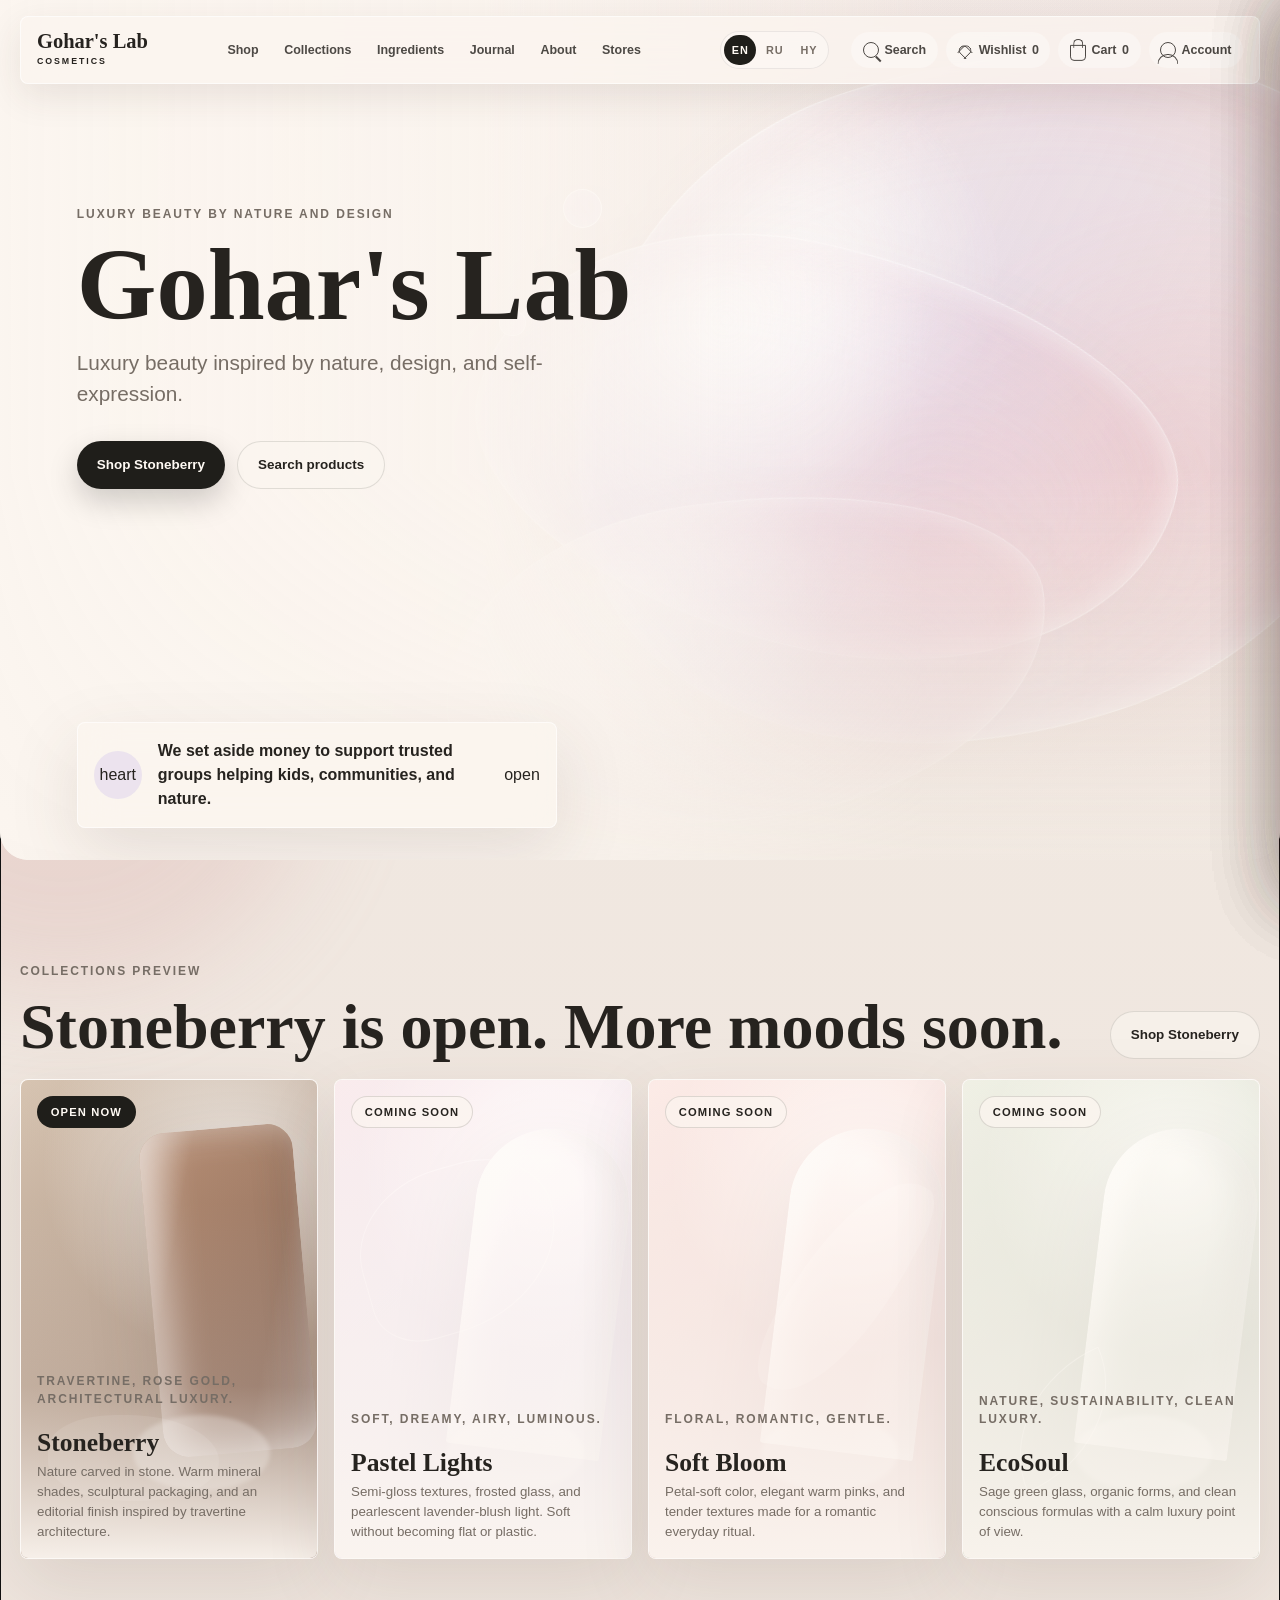
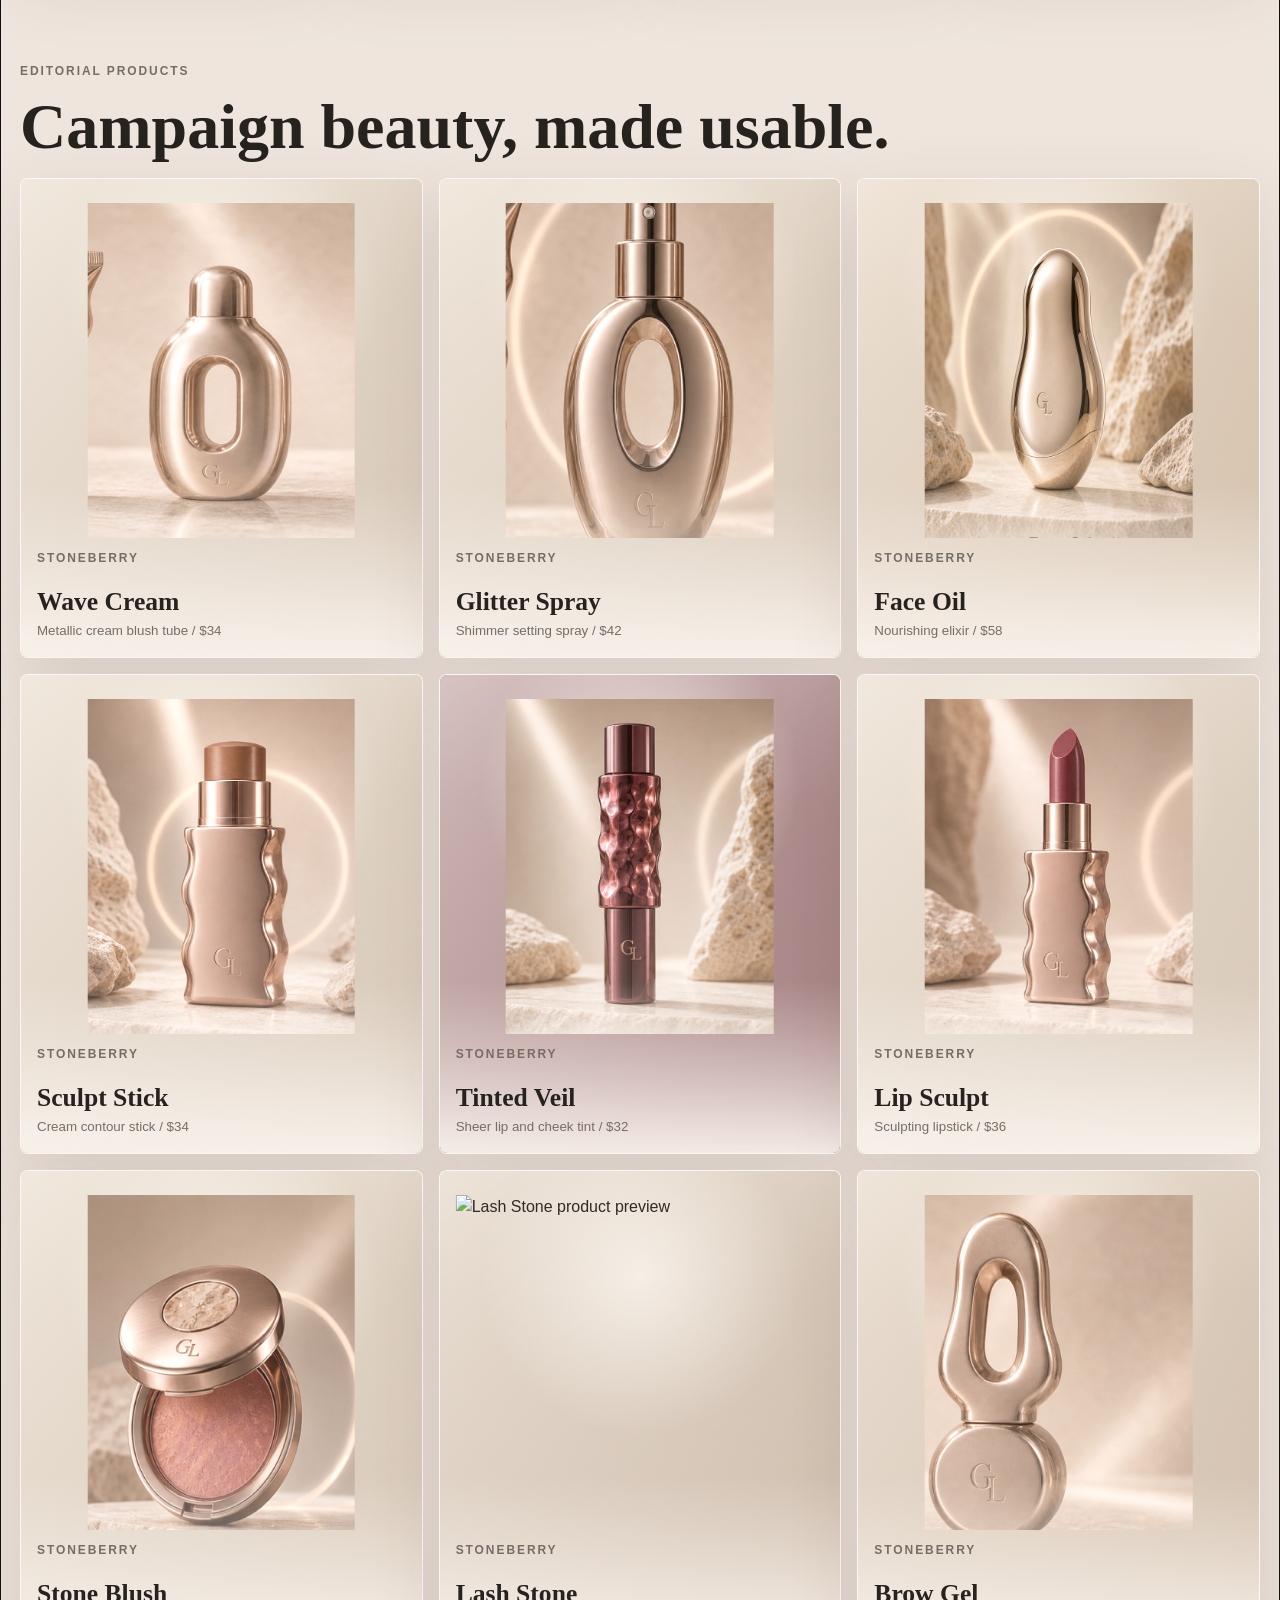
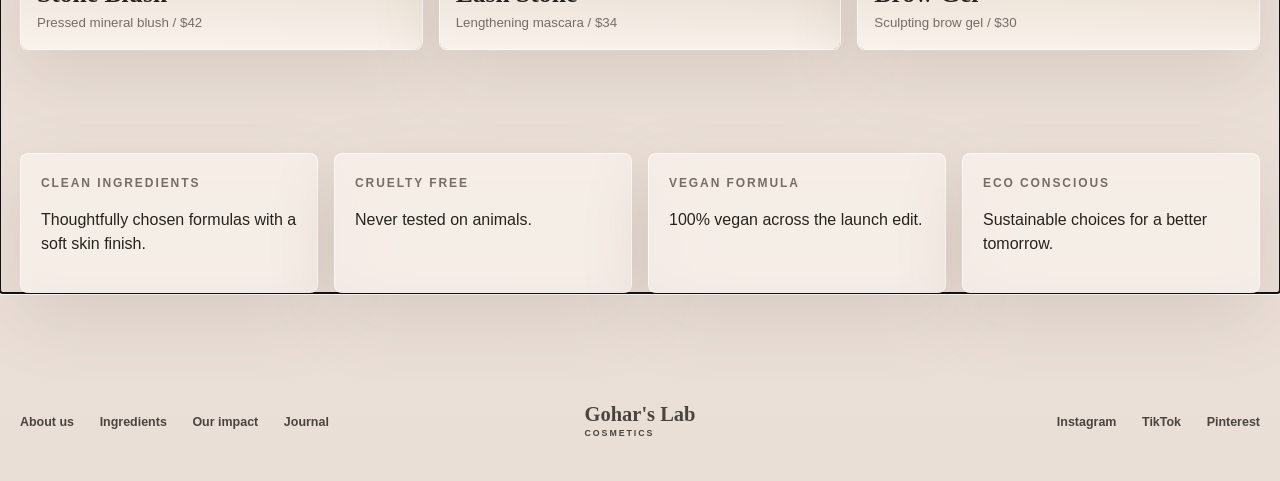
==== commit 5d0d1fce: "Refresh product photo cache version" ====
--- a/outputs/index.html
+++ b/outputs/index.html
@@ -5,7 +5,7 @@
     <meta name="viewport" content="width=device-width, initial-scale=1.0" />
     <meta name="theme-color" content="#efe7df" />
     <title>Gohar's Lab</title>
-    <link rel="stylesheet" href="styles.css?v=20260624-stoneberry-real-photos" />
+    <link rel="stylesheet" href="styles.css?v=20260624-stoneberry-real-photos-2" />
   </head>
   <body>
     <div class="loader" aria-hidden="true"><span></span></div>
@@ -118,6 +118,6 @@
 
     <div class="toast" data-toast></div>
 
-    <script src="script.js?v=20260624-stoneberry-real-photos"></script>
+    <script src="script.js?v=20260624-stoneberry-real-photos-2"></script>
   </body>
 </html>
--- a/outputs/styles.css
+++ b/outputs/styles.css
@@ -1048,30 +1048,35 @@
 }
 
 .product-photo-preview {
-  background: var(--product-tone);
+  background:
+    radial-gradient(circle at 50% 22%, rgba(255, 250, 244, 0.72), transparent 10rem),
+    linear-gradient(145deg, rgba(255, 250, 244, 0.68), rgba(132, 100, 82, 0.14)),
+    var(--product-tone);
 }
 
 .preview-photo-full {
   position: absolute;
-  inset: 0;
-  width: 100%;
-  height: 100%;
-  object-fit: cover;
-  object-position: center top;
+  left: 50%;
+  top: 5%;
+  width: 92%;
+  height: 70%;
+  transform: translateX(-50%);
+  object-fit: contain;
+  object-position: center center;
   display: block;
-  filter: saturate(0.94) contrast(0.98) brightness(1.02);
+  filter: saturate(0.98) contrast(1.02) brightness(1.03);
 }
 
 .product-photo-preview:not(.product-face-oil):not(.product-tinted-veil) .preview-photo-full {
-  filter: sepia(0.08) saturate(0.72) hue-rotate(-8deg) contrast(0.94) brightness(1.1);
+  filter: sepia(0.03) saturate(0.92) hue-rotate(-4deg) contrast(1.02) brightness(1.04);
 }
 
 .product-face-oil .preview-photo-full {
-  filter: saturate(0.88) contrast(0.96) brightness(1.04);
+  filter: saturate(0.94) contrast(1.02) brightness(1.04);
 }
 
 .product-tinted-veil .preview-photo-full {
-  filter: saturate(0.96) contrast(0.98) brightness(1.02);
+  filter: saturate(0.98) contrast(1.02) brightness(1.03);
 }
 
 .preview-mark {
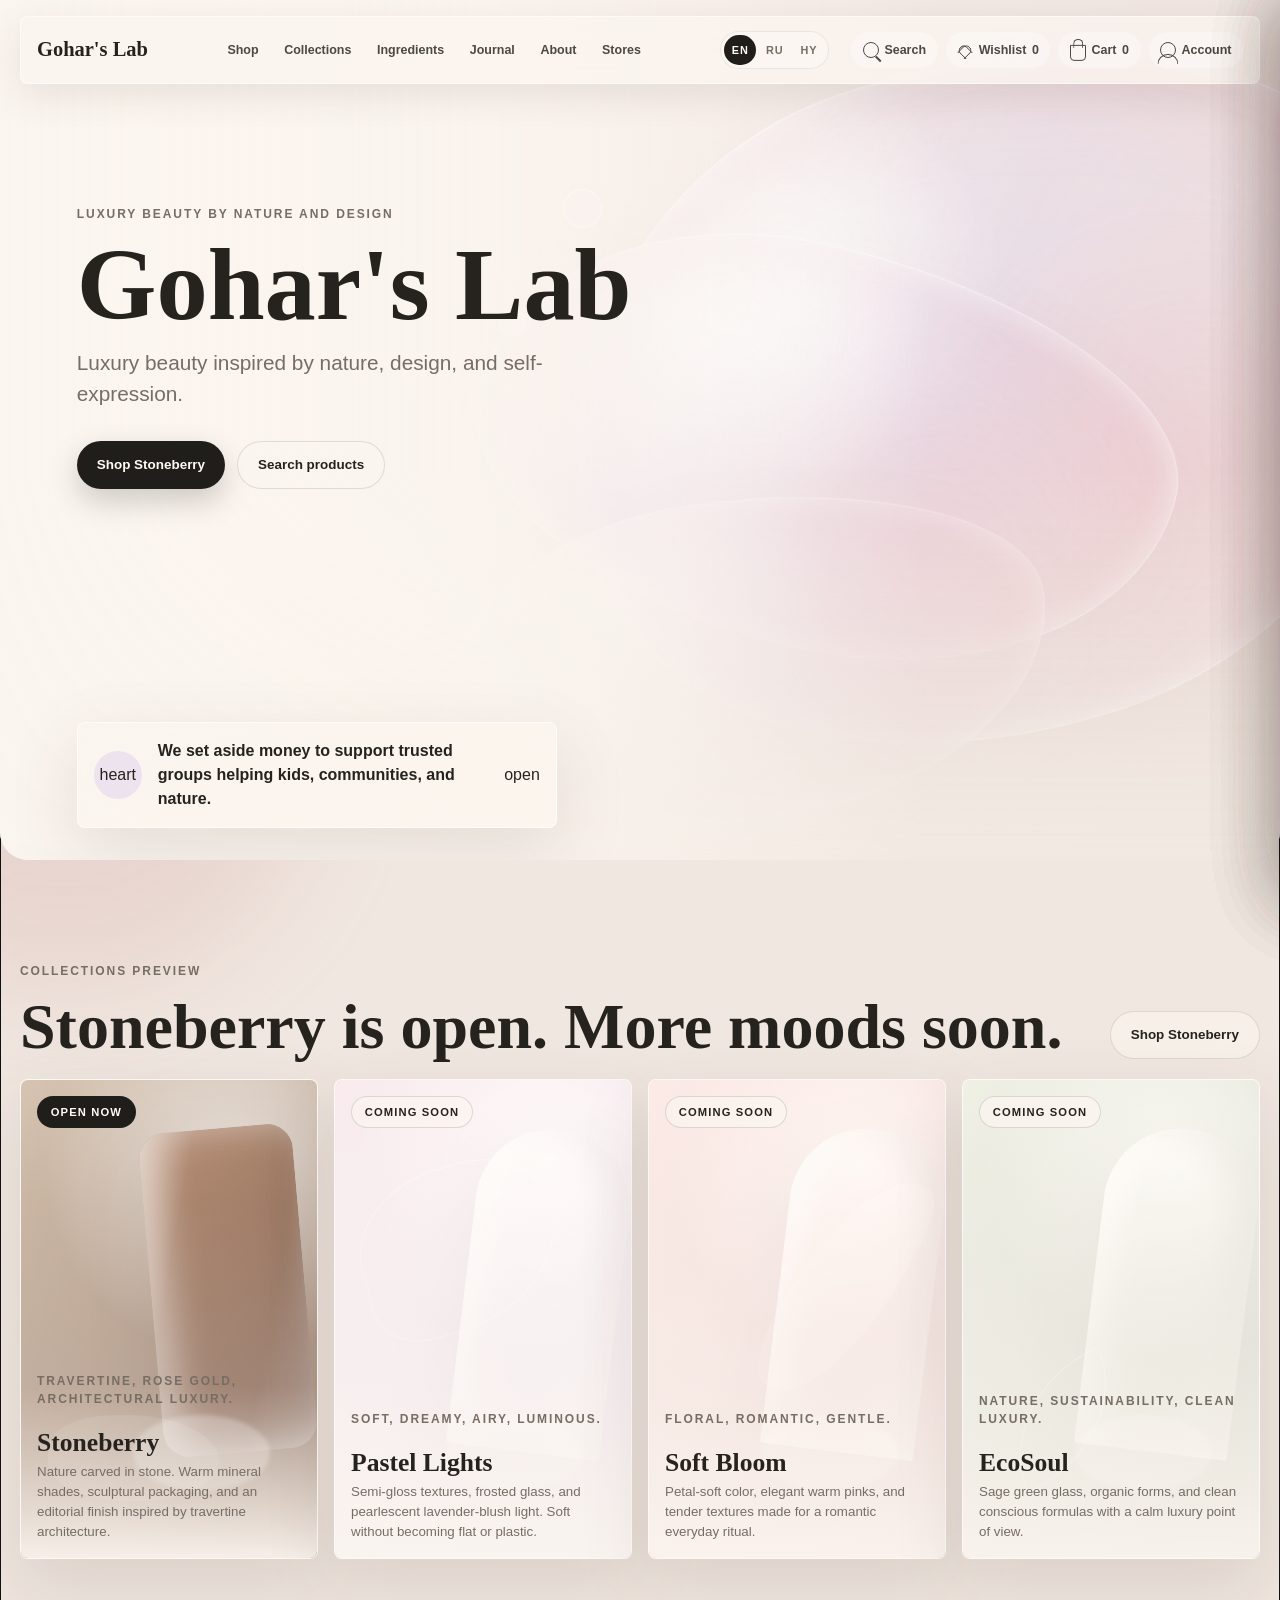
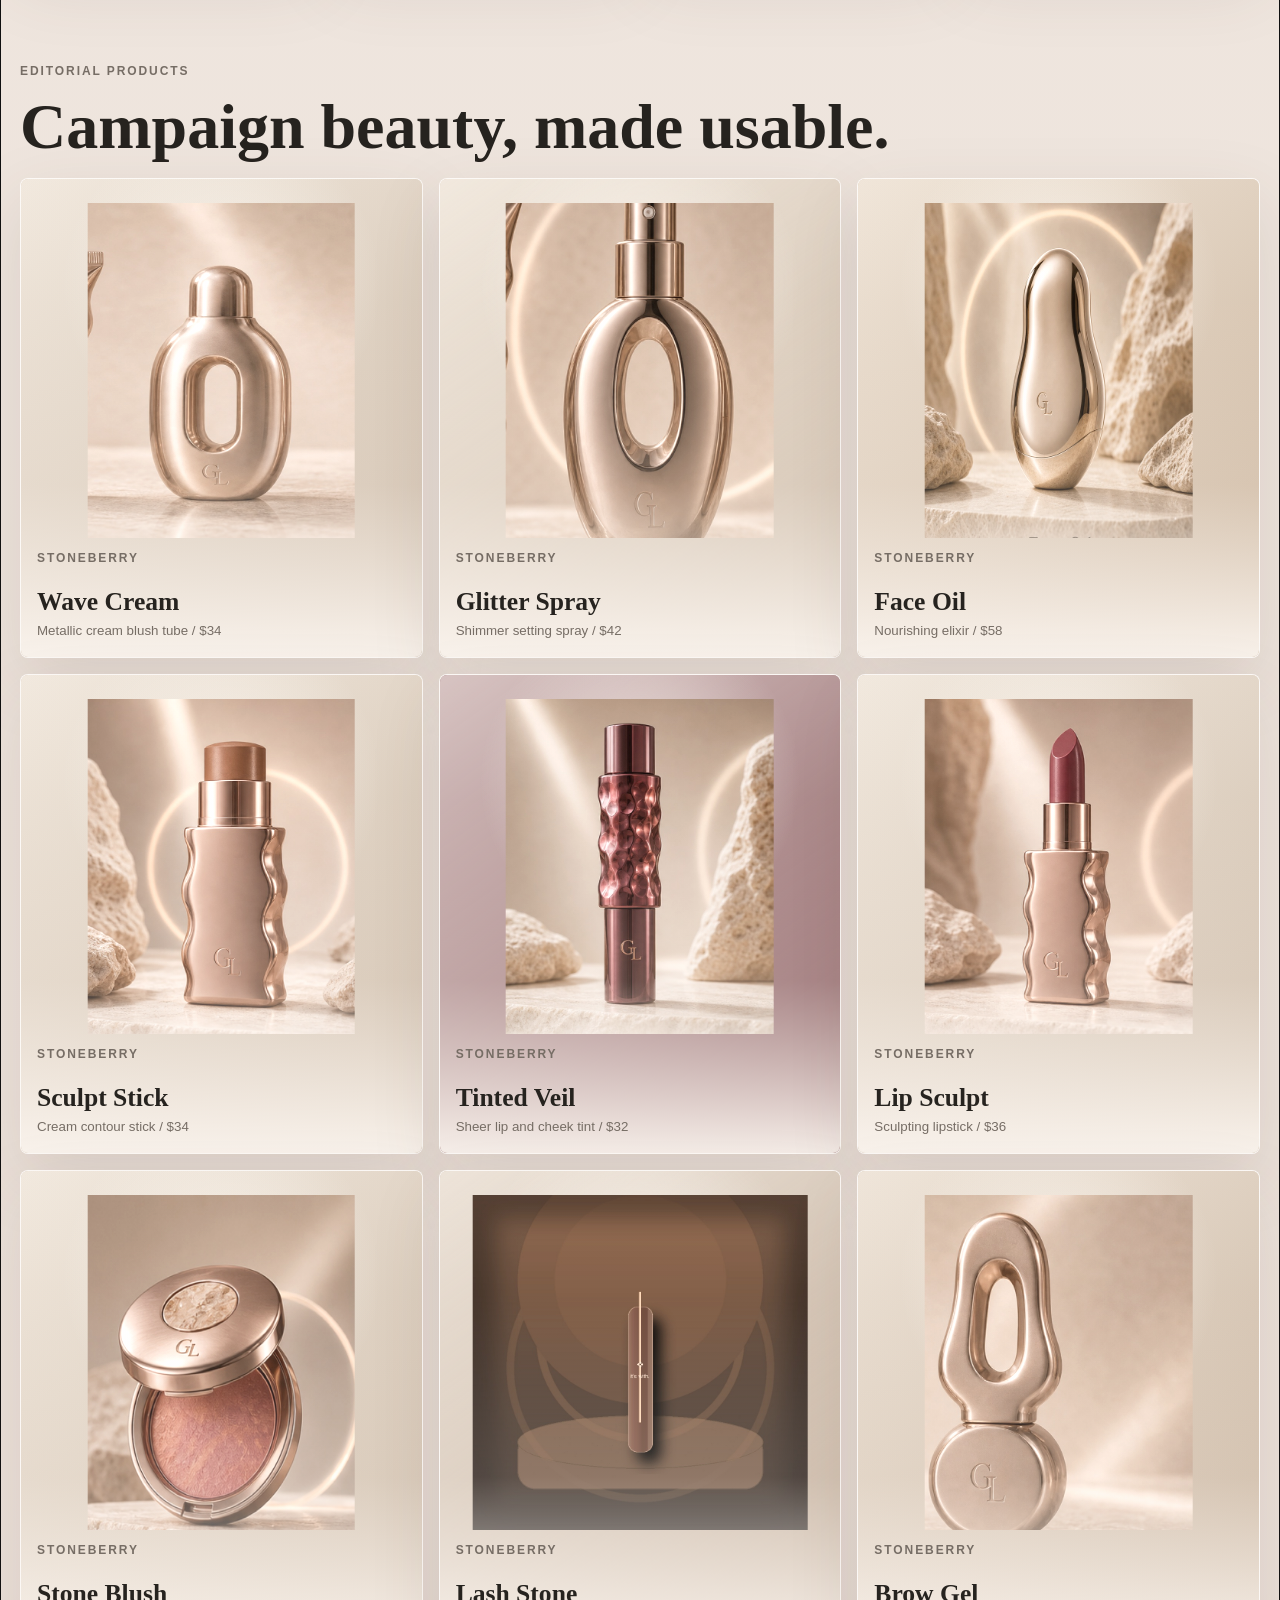
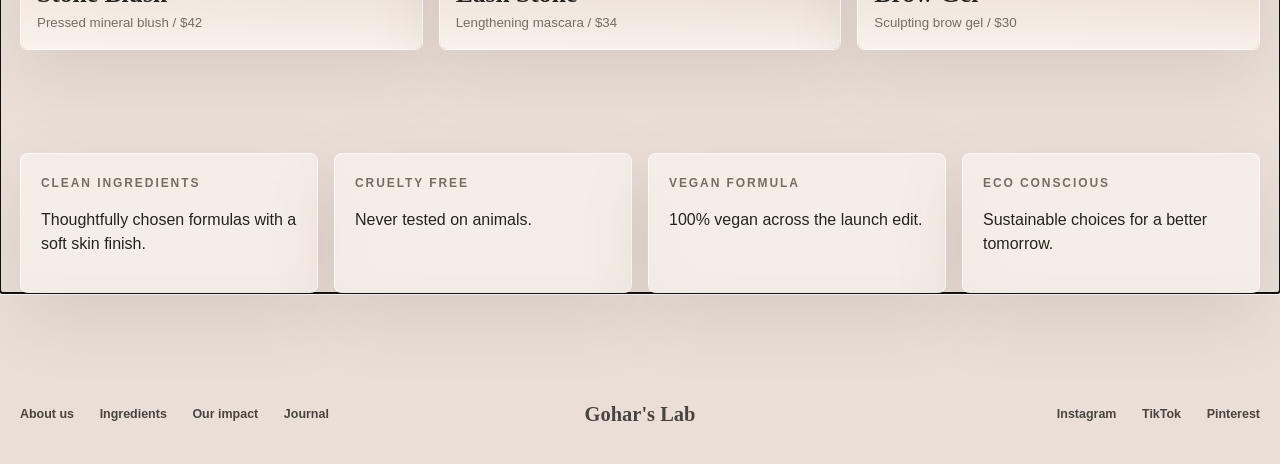
==== commit 2143912a: "Update index.html" ====
--- a/outputs/index.html
+++ b/outputs/index.html
@@ -4,8 +4,40 @@
     <meta charset="UTF-8" />
     <meta name="viewport" content="width=device-width, initial-scale=1.0" />
     <meta name="theme-color" content="#efe7df" />
+    <meta name="application-name" content="Gohar's Lab" />
+    <meta name="apple-mobile-web-app-title" content="Gohar's Lab" />
+    <meta
+      name="description"
+      content="Gohar's Lab is a soft luxury beauty studio with sculptural products, luminous design, and the Stoneberry collection."
+    />
+    <link rel="canonical" href="https://goharslab.com/" />
+    <meta property="og:type" content="website" />
+    <meta property="og:url" content="https://goharslab.com/" />
+    <meta property="og:site_name" content="Gohar's Lab" />
+    <meta property="og:title" content="Gohar's Lab" />
+    <meta
+      property="og:description"
+      content="A soft luxury beauty studio with sculptural products, luminous design, and the Stoneberry collection."
+    />
+    <meta property="og:image" content="https://goharslab.com/assets/hero-nature-beauty.jpeg" />
+    <meta name="twitter:card" content="summary_large_image" />
+    <meta name="twitter:title" content="Gohar's Lab" />
+    <meta
+      name="twitter:description"
+      content="A soft luxury beauty studio with sculptural products, luminous design, and the Stoneberry collection."
+    />
     <title>Gohar's Lab</title>
-    <link rel="stylesheet" href="styles.css?v=20260624-stoneberry-real-photos-2" />
+    <script type="application/ld+json">
+      {
+        "@context": "https://schema.org",
+        "@type": "Organization",
+        "name": "Gohar's Lab",
+        "url": "https://goharslab.com/",
+        "logo": "https://goharslab.com/assets/icon-512.png",
+        "sameAs": []
+      }
+    </script>
+    <link rel="stylesheet" href="styles.css?v=20260624-goharslab-seo" />
   </head>
   <body>
     <div class="loader" aria-hidden="true"><span></span></div>
@@ -15,7 +47,6 @@
     <header class="site-header">
       <a class="brand" href="#/">
         <span>Gohar's Lab</span>
-        <small>cosmetics</small>
       </a>
 
       <button class="menu-button" data-menu-toggle aria-label="Open menu" data-i18n="nav.menu">menu</button>
@@ -63,7 +94,6 @@
       </nav>
       <a class="brand" href="#/">
         <span>Gohar's Lab</span>
-        <small>cosmetics</small>
       </a>
       <div class="socials" aria-label="Social links">
         <a href="#/journal">Instagram</a>
@@ -118,6 +148,6 @@
 
     <div class="toast" data-toast></div>
 
-    <script src="script.js?v=20260624-stoneberry-real-photos-2"></script>
+    <script src="script.js?v=20260624-goharslab-seo"></script>
   </body>
 </html>
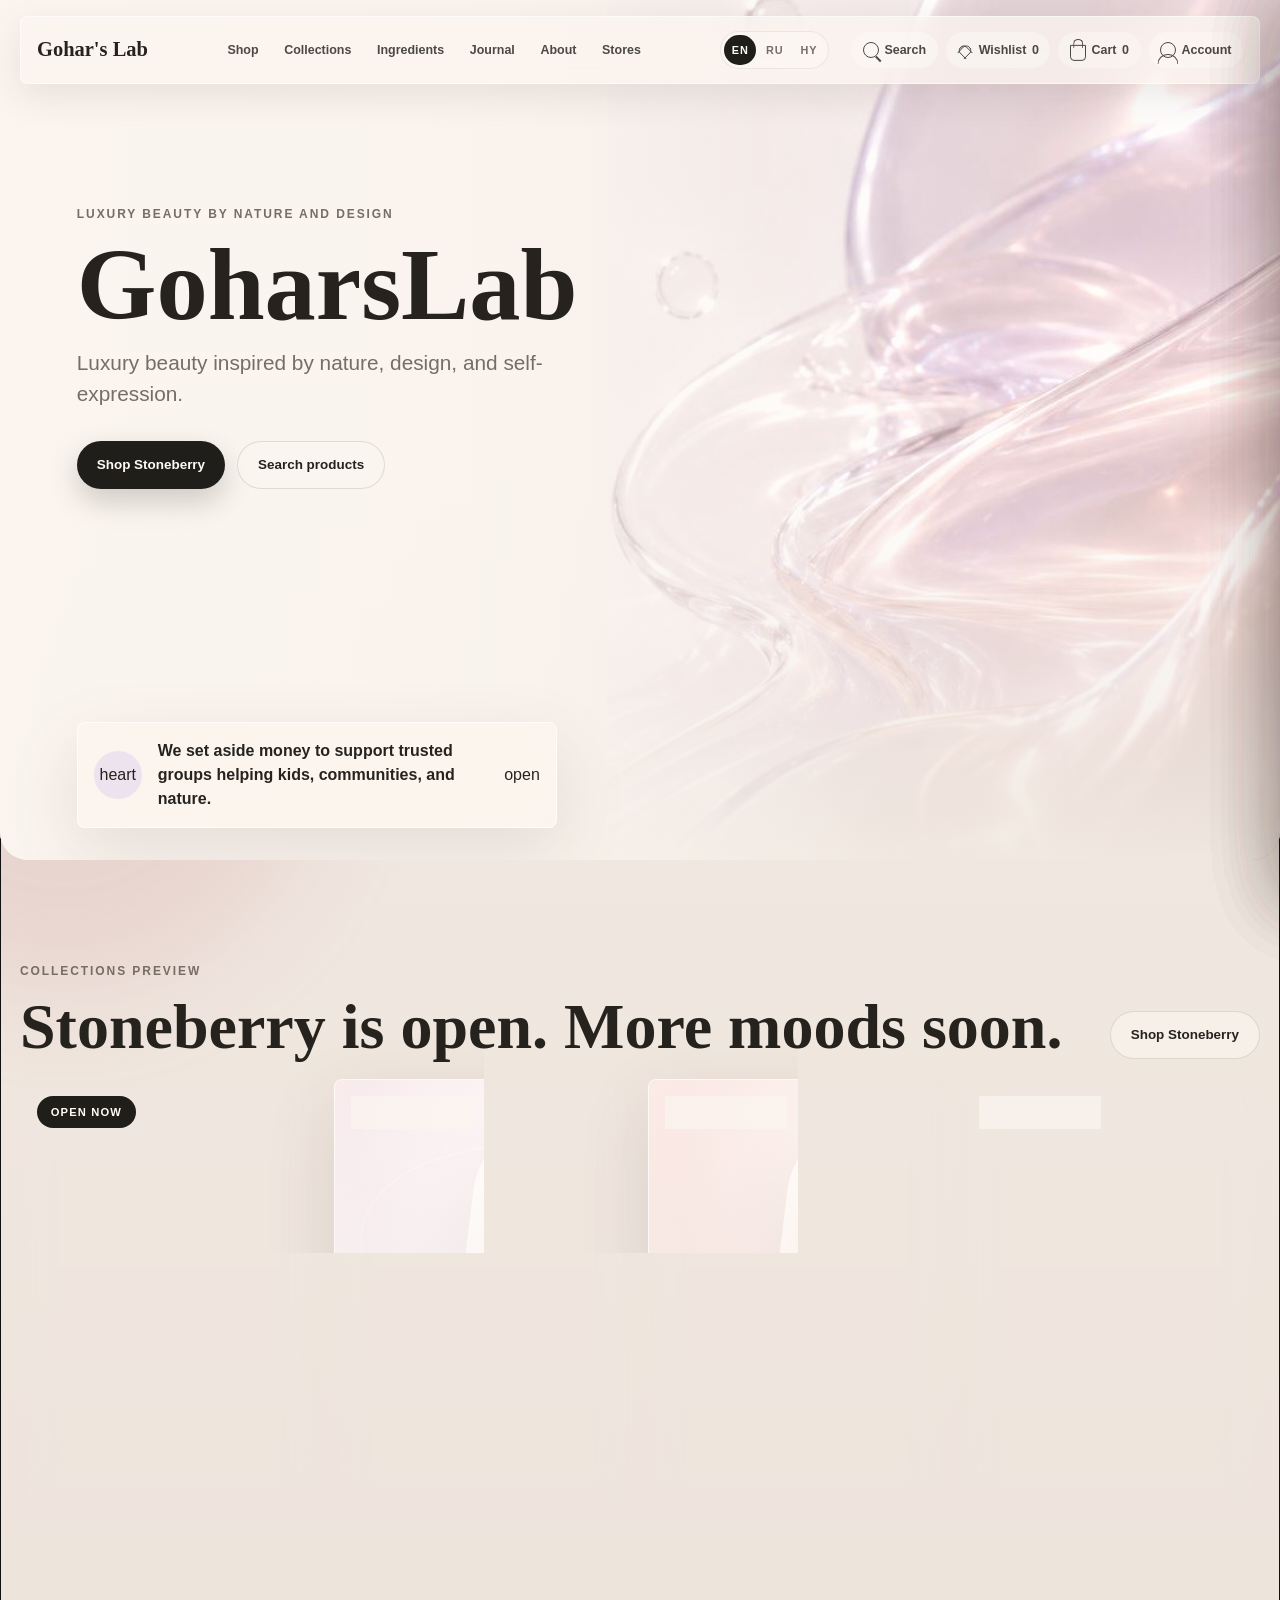
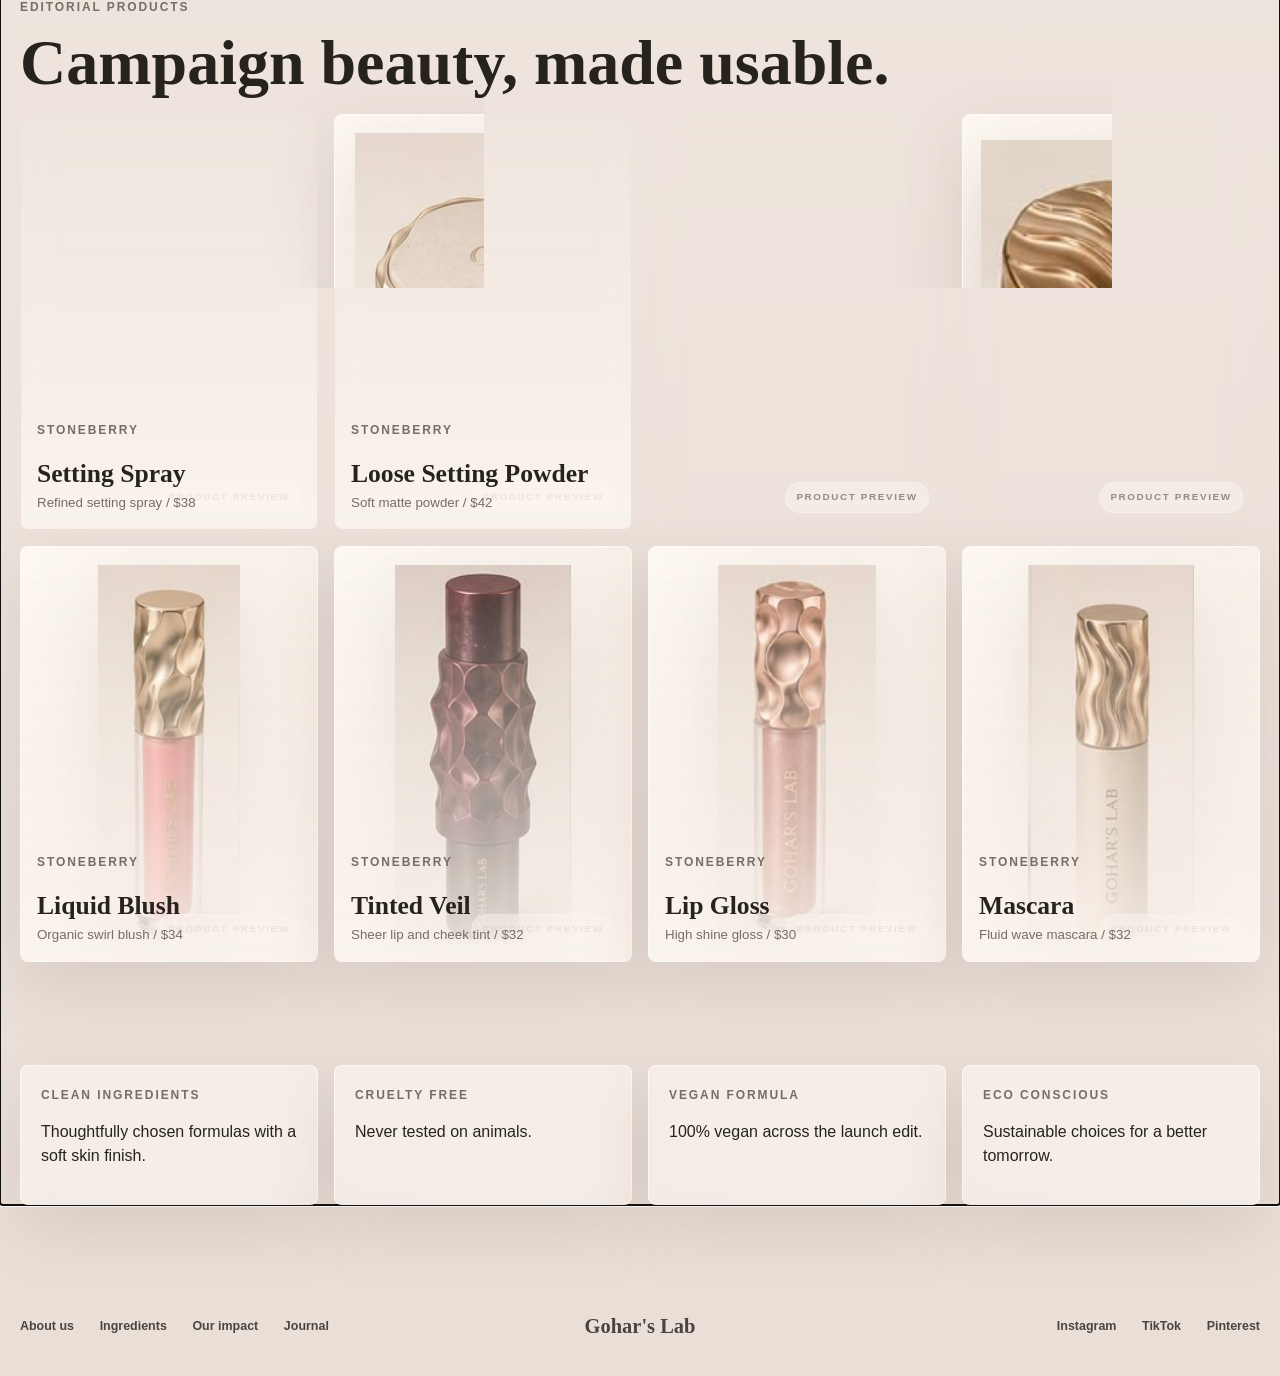
==== commit 905c1f13: "Add files via upload" ====
--- a/outputs/index.html
+++ b/outputs/index.html
@@ -6,6 +6,15 @@
     <meta name="theme-color" content="#efe7df" />
     <meta name="application-name" content="Gohar's Lab" />
     <meta name="apple-mobile-web-app-title" content="Gohar's Lab" />
+    <!-- Google tag (gtag.js) -->
+    <script async src="https://www.googletagmanager.com/gtag/js?id=G-XZLTST9THB"></script>
+    <script>
+      window.dataLayer = window.dataLayer || [];
+      function gtag(){dataLayer.push(arguments);}
+      gtag('js', new Date());
+
+      gtag('config', 'G-XZLTST9THB');
+    </script>
     <meta
       name="description"
       content="Gohar's Lab is a soft luxury beauty studio with sculptural products, luminous design, and the Stoneberry collection."
@@ -19,7 +28,7 @@
       property="og:description"
       content="A soft luxury beauty studio with sculptural products, luminous design, and the Stoneberry collection."
     />
-    <meta property="og:image" content="https://goharslab.com/assets/hero-nature-beauty.jpeg" />
+    <meta property="og:image" content="https://goharslab.com/[data-uri]" />
     <meta name="twitter:card" content="summary_large_image" />
     <meta name="twitter:title" content="Gohar's Lab" />
     <meta
@@ -33,12 +42,1439 @@
         "@type": "Organization",
         "name": "Gohar's Lab",
         "url": "https://goharslab.com/",
-        "logo": "https://goharslab.com/assets/icon-512.png",
+        "logo": "https://goharslab.com/[data-uri]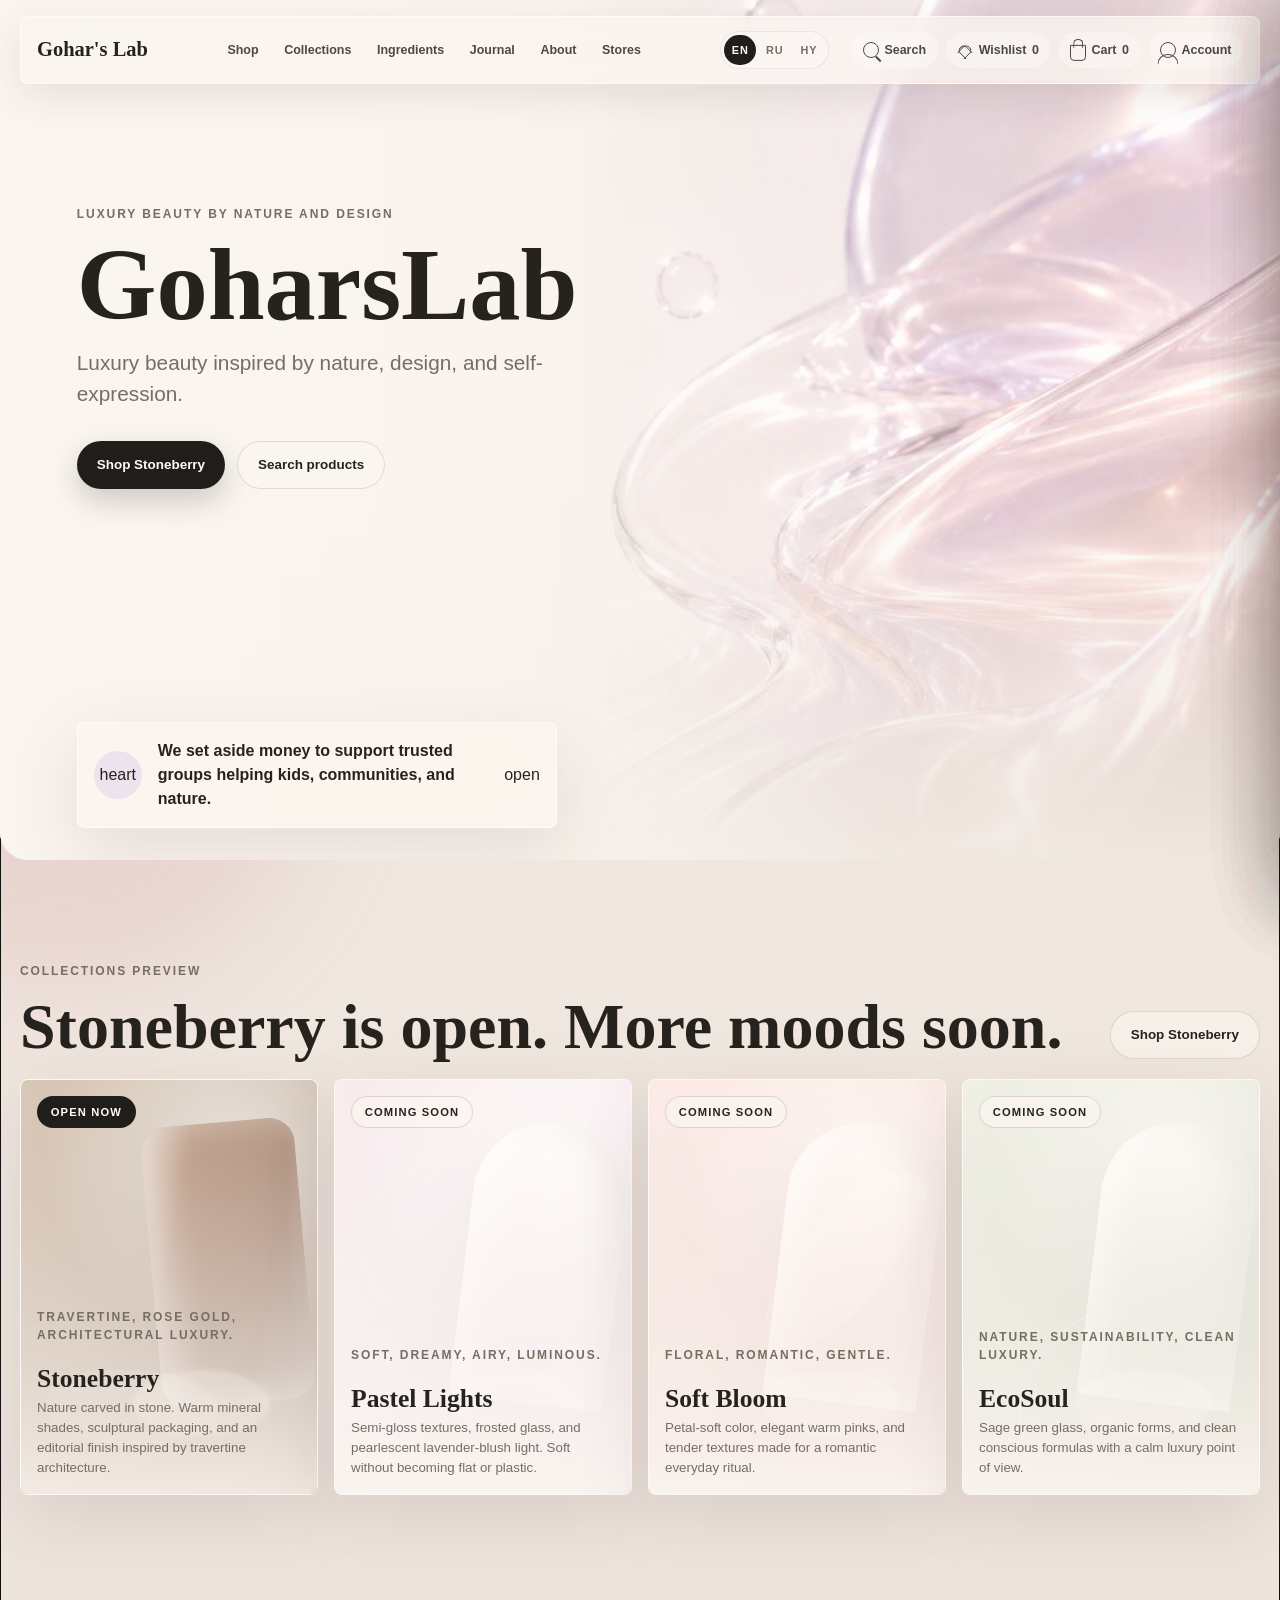
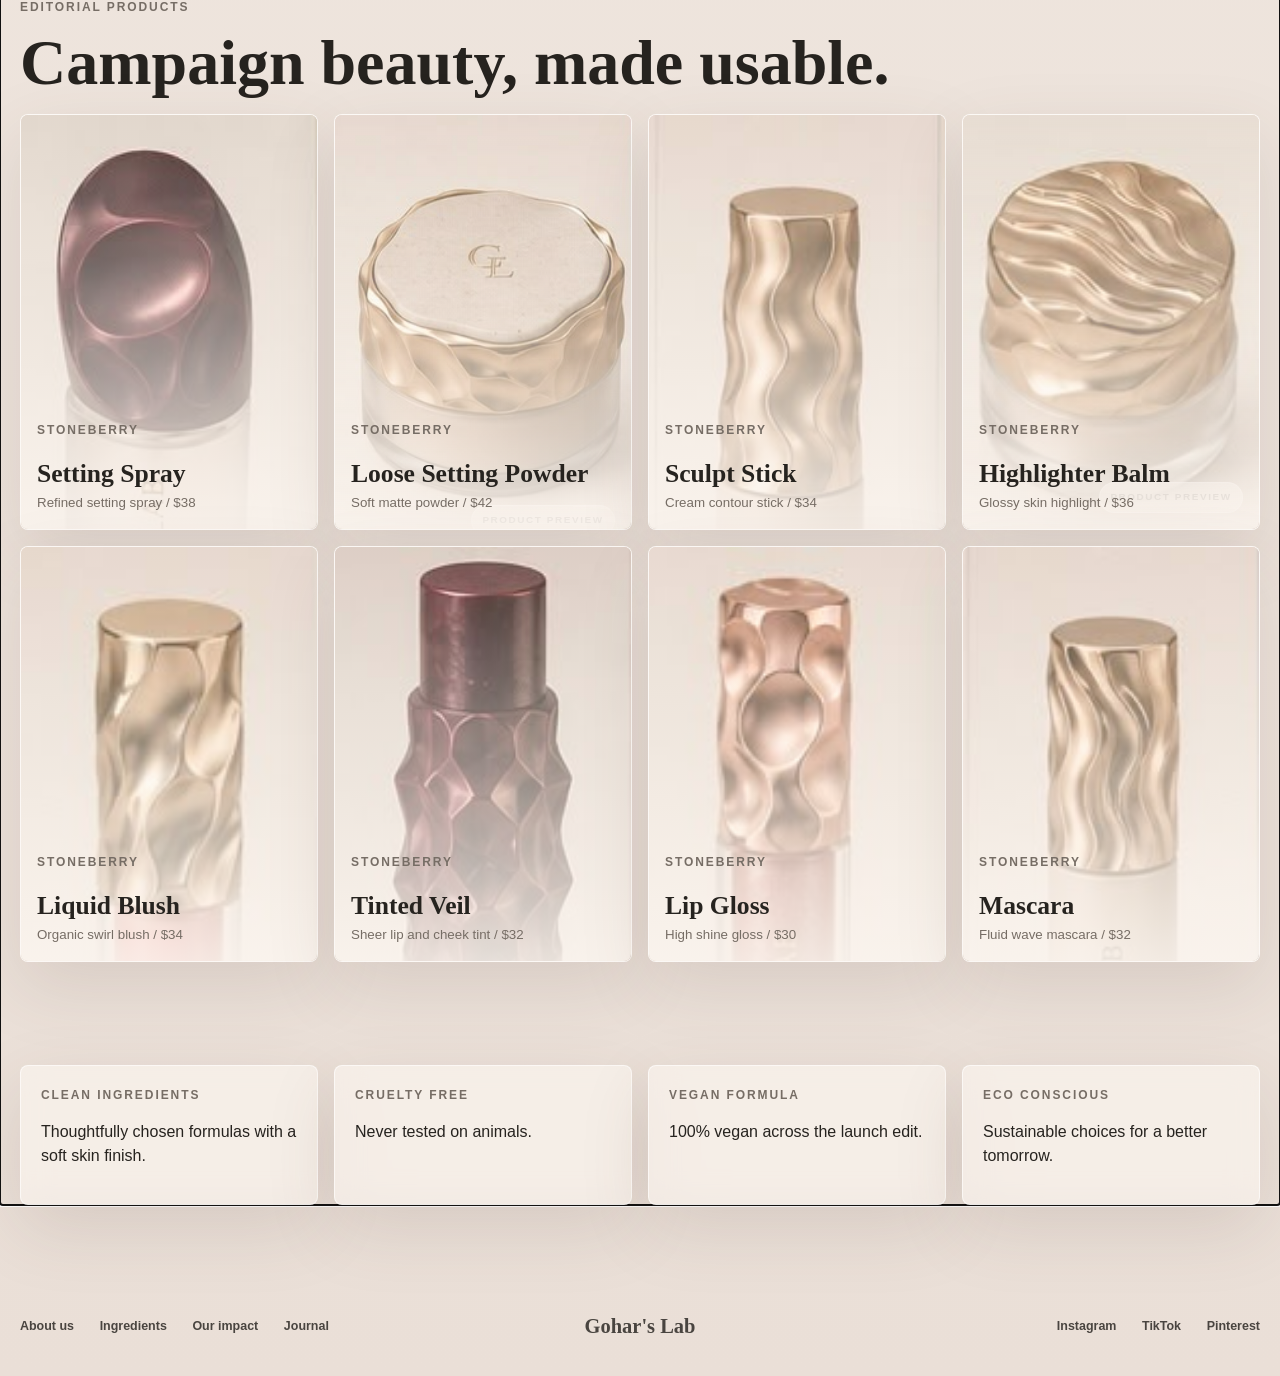
==== commit 81b5d107: "Add files via upload" ====
--- a/outputs/index.html
+++ b/outputs/index.html
@@ -891,15 +891,17 @@
 }
 
 .product-photo {
+  position: relative;
   background:
-    radial-gradient(circle at 50% 16%, rgba(255, 250, 244, 0.78), transparent 8rem),
+    linear-gradient(0deg, rgba(251, 245, 239, 0.2), rgba(251, 245, 239, 0.2)),
+    var(--product-image) center / cover no-repeat,
     linear-gradient(145deg, rgba(255, 250, 244, 0.86), rgba(225, 206, 190, 0.42));
 }
 
 .product-photo img {
-  padding: 1.1rem;
-  object-fit: contain;
-  filter: drop-shadow(0 22px 38px rgba(73, 54, 45, 0.16));
+  padding: 0;
+  object-fit: cover;
+  filter: saturate(0.98) contrast(0.98) brightness(1.02);
 }
 
 .product-photo .preview-note {
@@ -1592,7 +1594,6 @@
     status: "available",
     mood: "Travertine, rose gold, architectural luxury.",
     visual: "visual-stone",
-    image: "[data-uri]",
     accent: "#8d705f",
     story:
       "Nature carved in stone. Warm mineral shades, sculptural packaging, and an editorial finish inspired by travertine architecture.",
@@ -2335,7 +2336,7 @@
   const typeLabel = item.type.split(" ").slice(0, 2).join(" ");
   if (item.image) {
     return `
-      <div class="visual-set product-preview product-photo" style="--product-tone:${item.tone}">
+      <div class="visual-set product-preview product-photo" style="--product-tone:${item.tone}; --product-image: url('${item.image}')">
         <img src="${item.image}" alt="${item.name} packaging">
         <span class="preview-note">${collection.status === "available" ? "product preview" : "coming soon"}</span>
       </div>
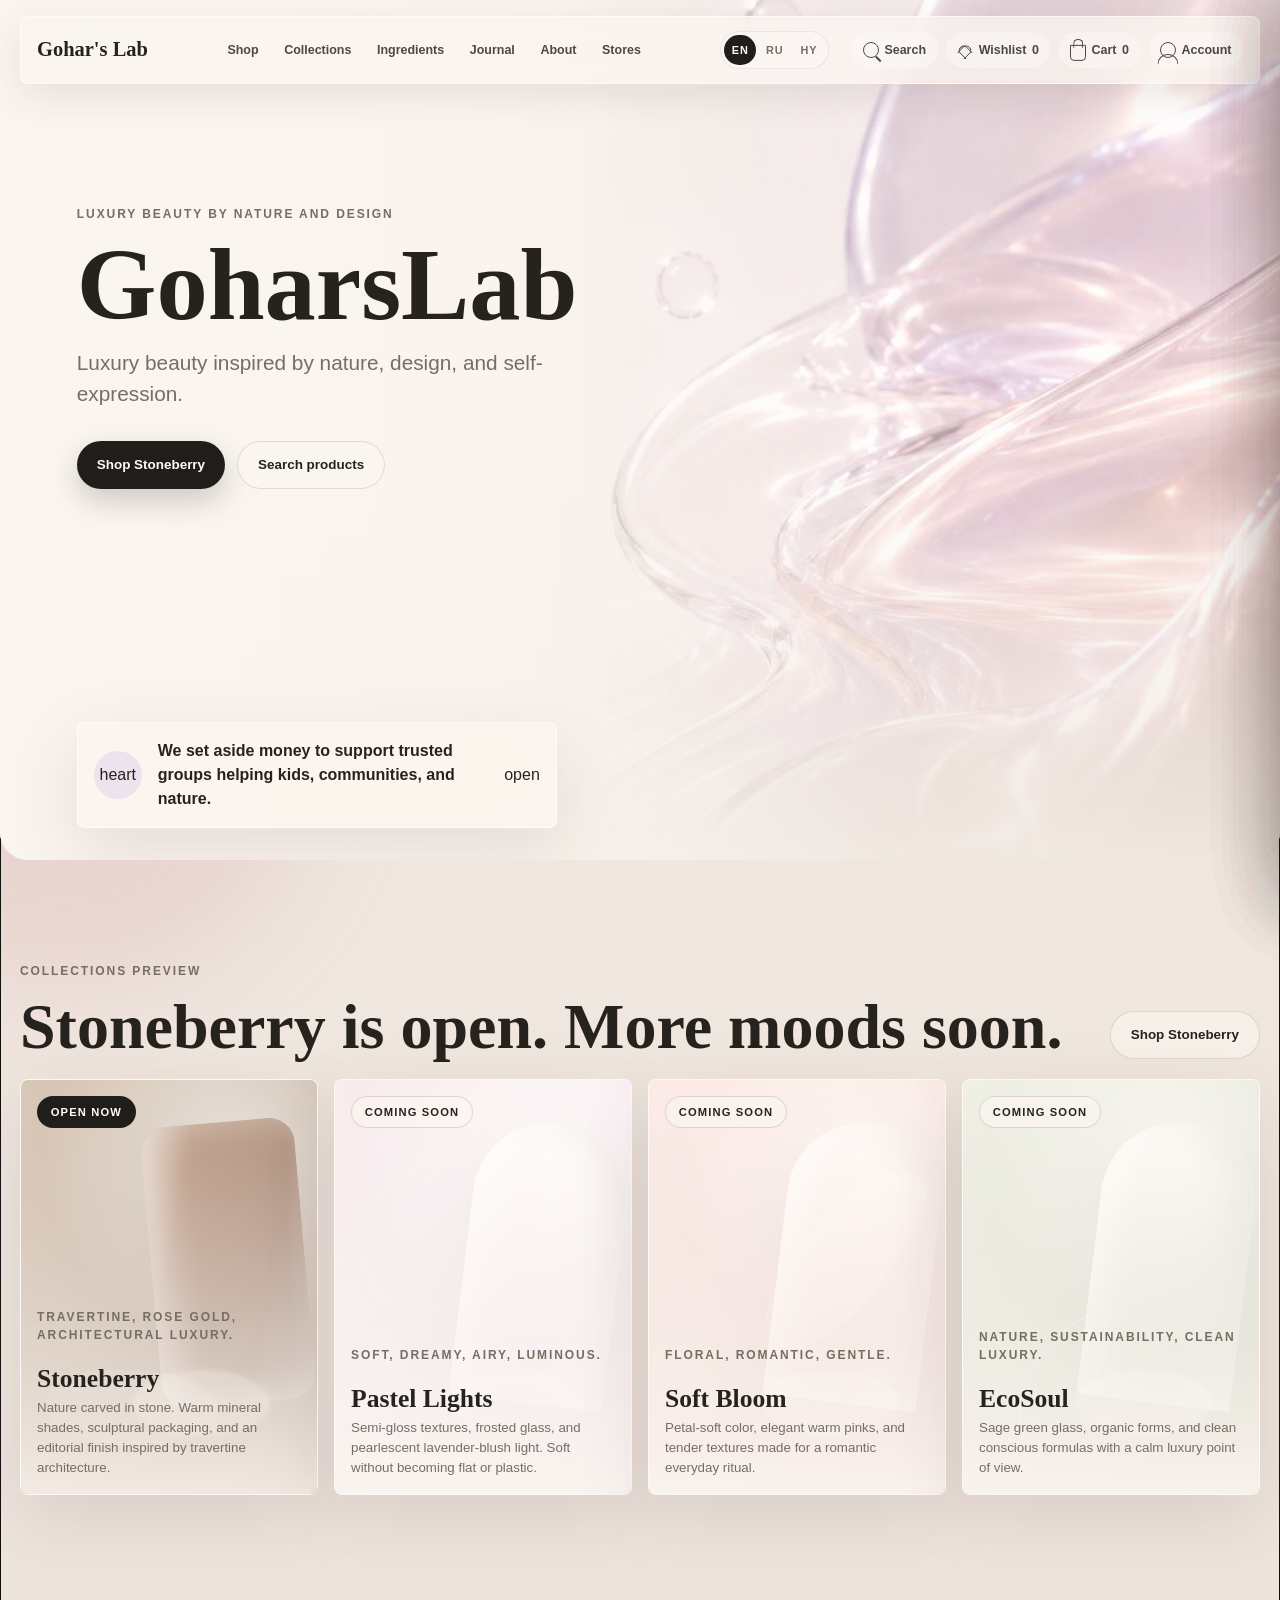
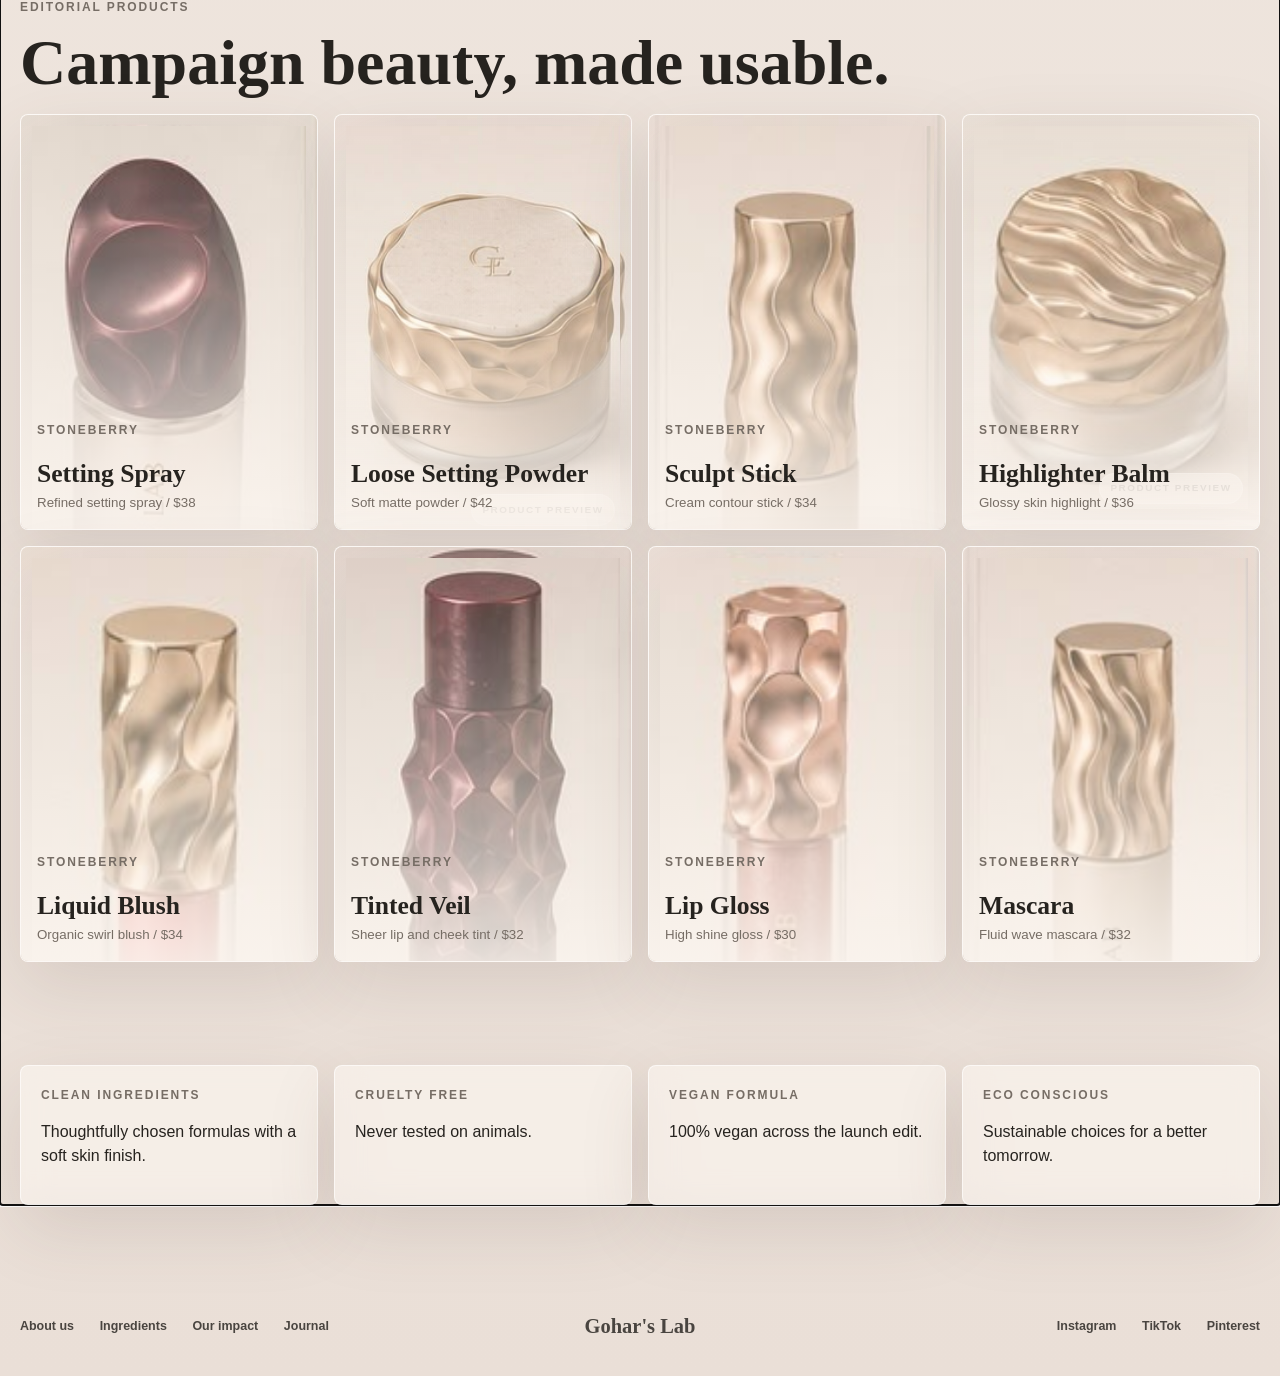
==== commit 2a2d9ace: "Add files via upload" ====
--- a/outputs/index.html
+++ b/outputs/index.html
@@ -886,25 +886,37 @@
 .product-photo img {
   width: 100%;
   height: 100%;
-  object-fit: cover;
   object-position: center;
 }
 
 .product-photo {
   position: relative;
   background:
-    linear-gradient(0deg, rgba(251, 245, 239, 0.2), rgba(251, 245, 239, 0.2)),
+    linear-gradient(0deg, rgba(251, 245, 239, 0.22), rgba(251, 245, 239, 0.22)),
     var(--product-image) center / cover no-repeat,
     linear-gradient(145deg, rgba(255, 250, 244, 0.86), rgba(225, 206, 190, 0.42));
 }
 
+.product-photo::before {
+  content: "";
+  position: absolute;
+  inset: -1.25rem;
+  background: var(--product-image) center / cover no-repeat;
+  filter: blur(18px) saturate(0.82) brightness(1.08);
+  transform: scale(1.08);
+  opacity: 0.34;
+}
+
 .product-photo img {
-  padding: 0;
-  object-fit: cover;
-  filter: saturate(0.98) contrast(0.98) brightness(1.02);
+  position: relative;
+  z-index: 1;
+  padding: 0.7rem;
+  object-fit: contain;
+  filter: drop-shadow(0 22px 38px rgba(73, 54, 45, 0.16)) saturate(0.98) contrast(0.98) brightness(1.02);
 }
 
 .product-photo .preview-note {
+  z-index: 2;
   right: 1rem;
   bottom: 1rem;
   left: auto;
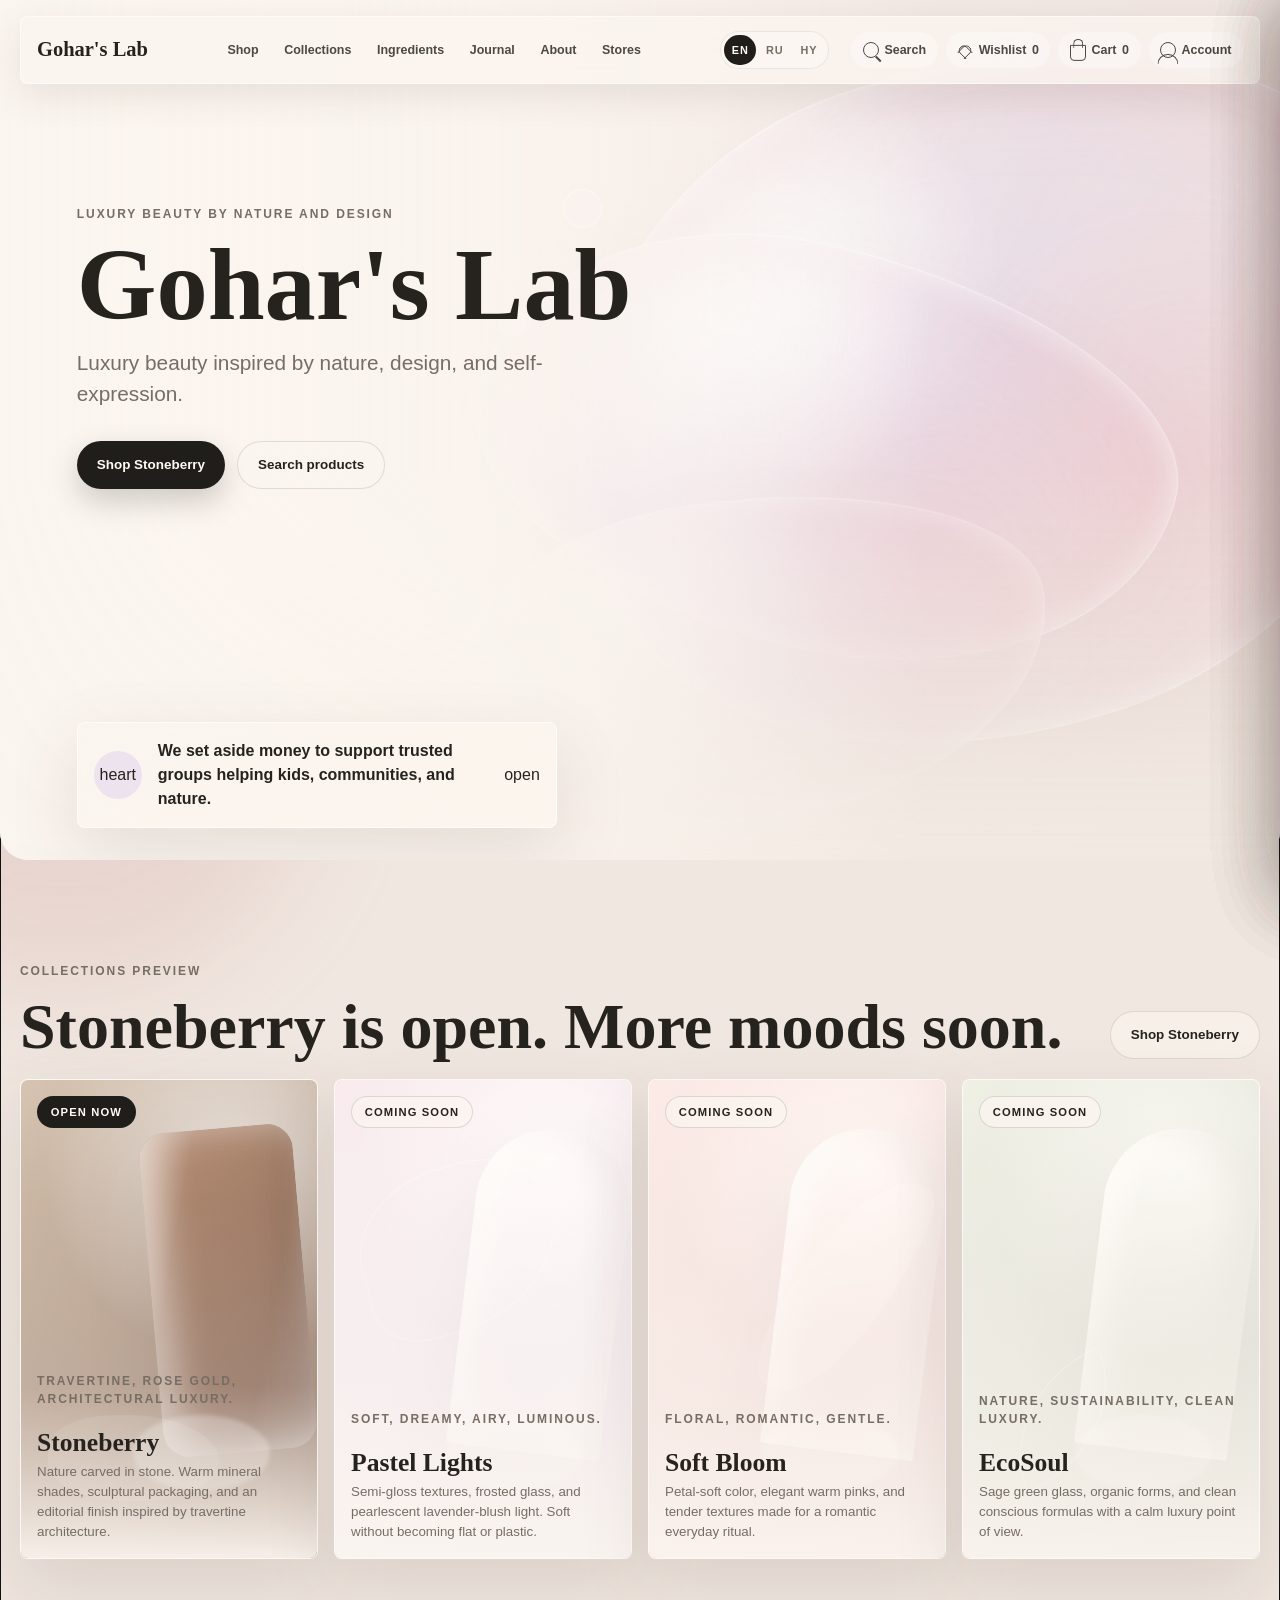
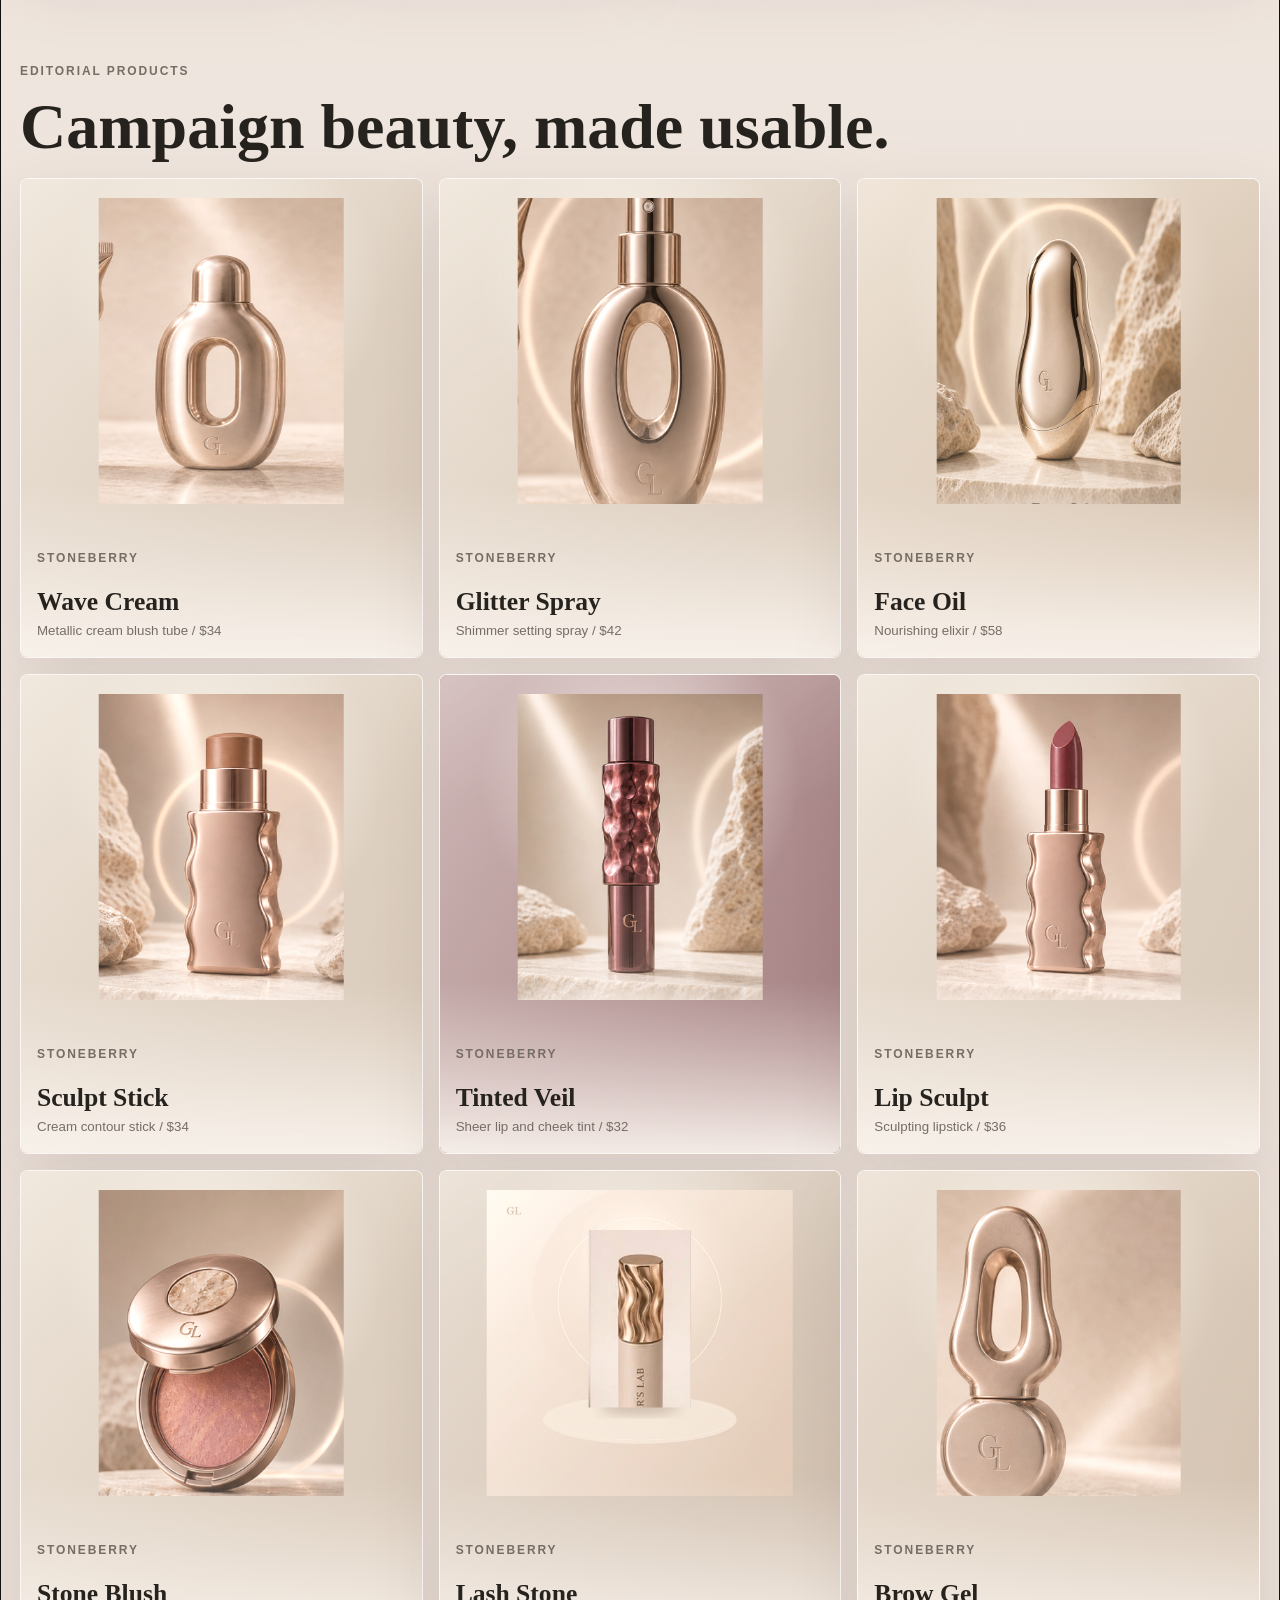
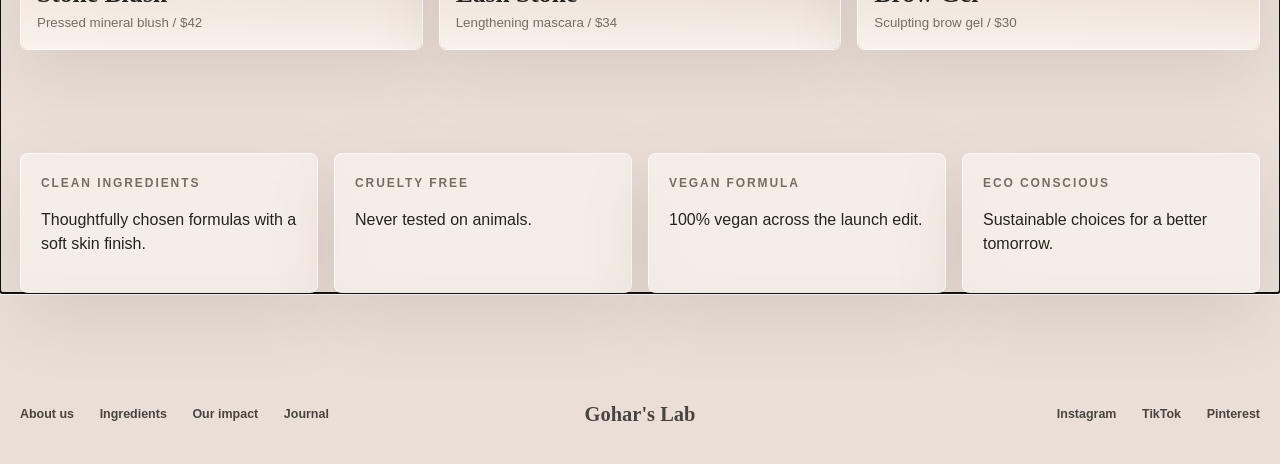
==== commit 03254bb4: "Fix product photo framing" ====
--- a/outputs/index.html
+++ b/outputs/index.html
@@ -396,13 +396,70 @@
   overflow: hidden;
 }
 
-.hero-image img {
-  width: auto;
-  max-width: none;
-  height: 136%;
-  margin-left: auto;
-  transform: translate(1.5rem, -9%);
-  filter: saturate(0.9) contrast(0.96) brightness(1.05);
+.glass-form,
+.glass-bubble {
+  position: absolute;
+  display: block;
+  border: 1px solid rgba(255, 255, 255, 0.74);
+  box-shadow:
+    inset 0 0 2rem rgba(255, 255, 255, 0.72),
+    inset 2.4rem -1.7rem 4rem rgba(205, 181, 222, 0.18),
+    inset -2.6rem 2.1rem 5rem rgba(225, 164, 159, 0.16),
+    0 2rem 5rem rgba(140, 103, 94, 0.08);
+  backdrop-filter: blur(8px);
+}
+
+.glass-form {
+  right: -12vw;
+  border-radius: 44% 56% 48% 52% / 56% 42% 58% 44%;
+  background:
+    radial-gradient(circle at 32% 24%, rgba(255, 255, 255, 0.86), transparent 13rem),
+    radial-gradient(circle at 68% 68%, rgba(236, 191, 196, 0.42), transparent 17rem),
+    linear-gradient(135deg, rgba(255, 255, 255, 0.38), rgba(215, 196, 237, 0.22) 44%, rgba(247, 205, 198, 0.34));
+  transform: rotate(-18deg);
+}
+
+.glass-form-one {
+  top: 7%;
+  width: min(56rem, 68vw);
+  height: min(42rem, 54vw);
+}
+
+.glass-form-two {
+  top: 29%;
+  right: 8vw;
+  width: min(44rem, 56vw);
+  height: min(25rem, 34vw);
+  opacity: 0.78;
+  transform: rotate(13deg);
+}
+
+.glass-form-three {
+  top: 58%;
+  right: 18vw;
+  width: min(38rem, 50vw);
+  height: min(20rem, 30vw);
+  opacity: 0.56;
+  transform: rotate(-8deg);
+}
+
+.glass-bubble {
+  width: 2.4rem;
+  height: 2.4rem;
+  border-radius: 999px;
+  background: rgba(255, 255, 255, 0.25);
+}
+
+.glass-bubble-one {
+  top: 22%;
+  left: 44%;
+}
+
+.glass-bubble-two {
+  top: 36%;
+  left: 39%;
+  width: 1.65rem;
+  height: 1.65rem;
 }
 
 .hero::after {
@@ -555,11 +612,16 @@
 }
 
 .collection-grid,
-.product-grid,
 .values-grid,
 .reviews-grid {
   display: grid;
   grid-template-columns: repeat(4, minmax(0, 1fr));
+  gap: 1rem;
+}
+
+.product-grid {
+  display: grid;
+  grid-template-columns: repeat(3, minmax(0, 1fr));
   gap: 1rem;
 }
 
@@ -581,7 +643,7 @@
 .campaign-card,
 .product-card {
   position: relative;
-  min-height: 26rem;
+  min-height: 30rem;
   display: flex;
   flex-direction: column;
   justify-content: flex-end;
@@ -611,7 +673,8 @@
   position: absolute;
   inset: 0;
   z-index: -1;
-  background: linear-gradient(0deg, rgba(251, 245, 239, 0.9), rgba(251, 245, 239, 0.12));
+  background:
+    linear-gradient(0deg, rgba(251, 245, 239, 0.95), rgba(251, 245, 239, 0.2) 36%, rgba(251, 245, 239, 0.04) 74%);
 }
 
 .campaign-card strong,
@@ -693,6 +756,12 @@
   backdrop-filter: blur(16px);
 }
 
+.collection-copy h1 {
+  max-width: 100%;
+  font-size: clamp(4.2rem, 6.1vw, 5.65rem);
+  line-height: 0.92;
+}
+
 .collection-stage,
 .product-gallery {
   position: relative;
@@ -878,57 +947,6 @@
     var(--product-tone);
 }
 
-.image-visual {
-  background: rgba(251, 245, 239, 0.72);
-}
-
-.image-visual img,
-.product-photo img {
-  width: 100%;
-  height: 100%;
-  object-position: center;
-}
-
-.product-photo {
-  position: relative;
-  background:
-    linear-gradient(0deg, rgba(251, 245, 239, 0.22), rgba(251, 245, 239, 0.22)),
-    var(--product-image) center / cover no-repeat,
-    linear-gradient(145deg, rgba(255, 250, 244, 0.86), rgba(225, 206, 190, 0.42));
-}
-
-.product-photo::before {
-  content: "";
-  position: absolute;
-  inset: -1.25rem;
-  background: var(--product-image) center / cover no-repeat;
-  filter: blur(18px) saturate(0.82) brightness(1.08);
-  transform: scale(1.08);
-  opacity: 0.34;
-}
-
-.product-photo img {
-  position: relative;
-  z-index: 1;
-  padding: 0.7rem;
-  object-fit: contain;
-  filter: drop-shadow(0 22px 38px rgba(73, 54, 45, 0.16)) saturate(0.98) contrast(0.98) brightness(1.02);
-}
-
-.product-photo .preview-note {
-  z-index: 2;
-  right: 1rem;
-  bottom: 1rem;
-  left: auto;
-  top: auto;
-  width: auto;
-  padding: 0.45rem 0.65rem;
-  border: 1px solid rgba(255, 255, 255, 0.66);
-  border-radius: 999px;
-  background: rgba(251, 245, 239, 0.76);
-  backdrop-filter: blur(12px);
-}
-
 .product-preview::before,
 .product-preview::after {
   content: none;
@@ -987,6 +1005,128 @@
     inset -14px 0 30px rgba(49, 36, 30, 0.12),
     0 28px 70px rgba(73, 54, 45, 0.17);
   transform: translate(-50%, -50%) rotate(3deg);
+}
+
+.product-wave-cream .preview-object {
+  top: 41%;
+  width: 24%;
+  height: 38%;
+  border-radius: 18px 18px 22px 22px;
+  clip-path: polygon(14% 3%, 86% 2%, 90% 14%, 80% 27%, 90% 41%, 80% 55%, 90% 70%, 78% 94%, 18% 98%, 9% 76%, 19% 60%, 9% 45%, 20% 30%, 10% 15%);
+}
+
+.product-glitter-spray .preview-object {
+  top: 41%;
+  width: 21%;
+  height: 42%;
+  border-radius: 20px 20px 24px 24px;
+  clip-path: polygon(18% 2%, 82% 2%, 88% 16%, 79% 31%, 88% 46%, 78% 62%, 86% 78%, 74% 97%, 22% 98%, 12% 80%, 21% 64%, 12% 48%, 22% 32%, 13% 16%);
+}
+
+.product-glitter-spray .preview-object::before,
+.product-lash-stone .preview-object::before {
+  content: "";
+  position: absolute;
+  left: 50%;
+  top: -20%;
+  width: 46%;
+  height: 22%;
+  border-radius: 999px 999px 8px 8px;
+  background:
+    linear-gradient(100deg, rgba(255, 255, 255, 0.68), transparent 42%, rgba(64, 45, 34, 0.16)),
+    var(--product-tone);
+  box-shadow: inherit;
+  transform: translateX(-50%);
+}
+
+.product-stone-blush .preview-object {
+  top: 42%;
+  width: 34%;
+  height: 24%;
+  border-radius: 999px;
+  transform: translate(-50%, -50%) rotate(-8deg);
+}
+
+.product-stone-blush .preview-object::before {
+  content: "";
+  position: absolute;
+  inset: 22%;
+  border-radius: inherit;
+  background:
+    radial-gradient(circle at 50% 50%, rgba(177, 106, 92, 0.7), rgba(204, 145, 124, 0.7) 58%, rgba(255, 250, 244, 0.18) 61%),
+    linear-gradient(145deg, rgba(255, 255, 255, 0.26), rgba(109, 78, 63, 0.12));
+  box-shadow:
+    inset 0 0 0 1px rgba(255, 250, 244, 0.32),
+    0 0 0 0.6rem rgba(255, 250, 244, 0.12);
+}
+
+.product-lash-stone .preview-object {
+  top: 42%;
+  width: 18%;
+  height: 44%;
+  border-radius: 18px 18px 24px 24px;
+  clip-path: polygon(28% 0, 72% 0, 79% 13%, 70% 25%, 80% 39%, 70% 52%, 80% 67%, 69% 85%, 72% 100%, 28% 100%, 31% 85%, 20% 67%, 30% 52%, 20% 38%, 30% 24%, 21% 12%);
+}
+
+.product-brow-gel .preview-object {
+  top: 42%;
+  width: 23%;
+  height: 42%;
+  border-radius: 999px;
+  transform: translate(-50%, -50%) rotate(0deg);
+}
+
+.product-brow-gel .preview-object::before {
+  content: "";
+  position: absolute;
+  inset: 20% 30%;
+  border-radius: 999px;
+  background: rgba(255, 250, 244, 0.64);
+  box-shadow:
+    inset 10px 0 18px rgba(255, 255, 255, 0.5),
+    inset -10px 0 16px rgba(72, 50, 39, 0.12);
+}
+
+.product-glitter-spray .preview-brand,
+.product-stone-blush .preview-brand,
+.product-lash-stone .preview-brand,
+.product-brow-gel .preview-brand {
+  left: 50%;
+  top: 44%;
+  transform: translate(-50%, -50%);
+}
+
+.product-photo-preview {
+  background:
+    radial-gradient(circle at 50% 22%, rgba(255, 250, 244, 0.72), transparent 10rem),
+    linear-gradient(145deg, rgba(255, 250, 244, 0.68), rgba(132, 100, 82, 0.14)),
+    var(--product-tone);
+}
+
+.preview-photo-full {
+  position: absolute;
+  left: 50%;
+  top: 1.15rem;
+  width: min(86%, 23rem);
+  height: min(64%, 22rem);
+  object-fit: contain;
+  object-position: center center;
+  display: block;
+  border-radius: 6px;
+  transform: translateX(-50%);
+  filter: saturate(0.98) contrast(1.02) brightness(1.03);
+}
+
+.product-photo-preview:not(.product-face-oil):not(.product-tinted-veil) .preview-photo-full {
+  filter: sepia(0.03) saturate(0.94) hue-rotate(-4deg) contrast(1.03) brightness(1.04);
+}
+
+.product-face-oil .preview-photo-full {
+  filter: saturate(0.94) contrast(1.02) brightness(1.04);
+}
+
+.product-tinted-veil .preview-photo-full {
+  filter: saturate(0.98) contrast(1.02) brightness(1.03);
 }
 
 .preview-mark {
@@ -1440,15 +1580,40 @@
       linear-gradient(0deg, rgba(239, 231, 223, 0.98), rgba(239, 231, 223, 0.08) 56%);
   }
 
-  .hero-image img {
-    height: 112%;
-    transform: translate(28%, -4%);
-    opacity: 0.84;
+  .glass-form-one {
+    top: 15%;
+    right: -48vw;
+    width: 104vw;
+    height: 72vw;
+  }
+
+  .glass-form-two {
+    top: 46%;
+    right: -22vw;
+    width: 80vw;
+    height: 46vw;
+  }
+
+  .glass-form-three {
+    top: 66%;
+    right: 7vw;
+    width: 62vw;
+    height: 36vw;
+  }
+
+  .glass-bubble-one {
+    top: 21%;
+    left: 68%;
+  }
+
+  .glass-bubble-two {
+    top: 33%;
+    left: 60%;
   }
 
   .campaign-card,
   .product-card {
-    min-height: 20rem;
+    min-height: 27rem;
   }
 
   .collection-copy,
@@ -1457,6 +1622,10 @@
   .product-gallery,
   .info-card {
     min-height: auto;
+  }
+
+  .collection-copy h1 {
+    font-size: clamp(3rem, 13vw, 4rem);
   }
 
   .collection-stage,
@@ -1598,7 +1767,6 @@
 
     <div class="toast" data-toast></div>
     <script>
-try { if ('serviceWorker' in navigator) { navigator.serviceWorker.getRegistrations().then((regs) => regs.forEach((reg) => reg.unregister())); } } catch (error) {}
 const collections = {
   stoneberry: {
     name: "Stoneberry",
@@ -1647,14 +1815,15 @@
 };
 
 const products = [
-  product("stone-mist", "Setting Spray", "stoneberry", "Refined setting spray", "$38", "A soft setting spray in an organic oval bottle with a custom burgundy metal cap.", "#b58b70", "[data-uri]"),
-  product("face-oil", "Loose Setting Powder", "stoneberry", "Soft matte powder", "$42", "A loose setting powder in a glass jar with a sculpted gold cap and stone-inlay top.", "#c5a085", "[data-uri]"),
-  product("sculpt-stick", "Sculpt Stick", "stoneberry", "Cream contour stick", "$34", "A satin sculpting stick with an asymmetrical wave cap and comfortable hold.", "#8d705f", "[data-uri]"),
-  product("glow-balm", "Highlighter Balm", "stoneberry", "Glossy skin highlight", "$36", "A warm champagne balm with a ripple-wave top and polished metal shine.", "#c19a78", "[data-uri]"),
-  product("soft-flush", "Liquid Blush", "stoneberry", "Organic swirl blush", "$34", "A translucent blush with an organic swirl cap and soft touch finish.", "#b98272", "[data-uri]"),
-  product("tinted-veil", "Tinted Veil", "stoneberry", "Sheer lip and cheek tint", "$32", "A translucent berry tint with a custom sculpted metal cap and soft signature finish.", "#7f4b53", "[data-uri]"),
-  product("lip-gloss", "Lip Gloss", "stoneberry", "High shine gloss", "$30", "A rose-gold gloss with sculpted dents, cushion shine, and a click closure.", "#9c5f55", "[data-uri]"),
-  product("lash-stone", "Mascara", "stoneberry", "Fluid wave mascara", "$32", "A clean defining mascara with a fluid wave cap and ergonomic soft-matte body.", "#6c5a4d", "[data-uri]"),
+  product("wave-cream", "Wave Cream", "stoneberry", "Metallic cream blush tube", "$34", "A soft metallic-laminate cream blush tube with sculptural waves and a warm Stoneberry flush.", "#d4c3ae"),
+  product("glitter-spray", "Glitter Spray", "stoneberry", "Shimmer setting spray", "$42", "A luminous glitter mist in a sculptural bottle with a long oval window and soft champagne sparkle.", "#d4c3ae"),
+  product("face-oil", "Face Oil", "stoneberry", "Nourishing elixir", "$58", "A sculptural metallic face oil that nourishes skin with a soft Stoneberry glow.", "#d0b99e"),
+  product("sculpt-stick", "Sculpt Stick", "stoneberry", "Cream contour stick", "$34", "A champagne-gold cream contour that melts into skin without harsh edges.", "#d4c3ae"),
+  product("tinted-veil", "Tinted Veil", "stoneberry", "Sheer lip and cheek tint", "$32", "A translucent berry tint that brings a sculpted veil of color to lips and cheeks.", "#7f4b53"),
+  product("lip-sculpt", "Lip Sculpt", "stoneberry", "Sculpting lipstick", "$36", "A warm berry-rose lipstick with satin comfort and a softly carved Stoneberry finish.", "#d4c3ae"),
+  product("stone-blush", "Stone Blush", "stoneberry", "Pressed mineral blush", "$42", "Warm pressed color with a carved-stone compact and soft-focus payoff.", "#d4c3ae"),
+  product("lash-stone", "Lash Stone", "stoneberry", "Lengthening mascara", "$34", "A sculptural mascara for lifted, separated lashes with a clean Stoneberry finish.", "#c6b29d"),
+  product("brow-gel", "Brow Gel", "stoneberry", "Sculpting brow gel", "$30", "A flexible brow gel in a looped metallic case that shapes, lifts, and softly polishes brows.", "#ccb79f"),
   product("aura-gloss", "Aura Gloss", "pastel", "High-shine lip gloss", "$28", "A pearly lavender-blush shine with a cushioned, non-sticky feel.", "#d8cceb"),
   product("light-veil", "Light Veil", "pastel", "Soft radiance serum", "$46", "A semi-gloss skin tint that catches light like frosted glass.", "#efd4dc"),
   product("pearl-balm", "Pearl Balm", "pastel", "Radiant highlight balm", "$36", "Creamy pearl highlight for luminous, not metallic, reflection.", "#efe4f5"),
@@ -1665,6 +1834,18 @@
   product("green-glass", "Green Glass", "eco", "Dew gel cream", "$40", "A fresh gel cream with smooth glassy hydration.", "#c8d1bf"),
   product("earth-cleanse", "Earth Cleanse", "eco", "Cream cleanser", "$34", "A soft, non-stripping cleanse with a grounded botanical feel.", "#98a58e"),
 ];
+
+const PRODUCT_IMAGES = {
+  "wave-cream": "assets/product-photos-clean/wave-cream.jpg",
+  "glitter-spray": "assets/product-photos-clean/glitter-spray.jpg",
+  "face-oil": "assets/product-photos-clean/face-oil.jpg",
+  "sculpt-stick": "assets/product-photos-clean/sculpt-stick.jpg",
+  "tinted-veil": "assets/product-photos-clean/tinted-veil.jpg",
+  "lip-sculpt": "assets/product-photos-clean/lip-sculpt.jpg",
+  "stone-blush": "assets/product-photos-clean/stone-blush.jpg",
+  "lash-stone": "assets/product-photos-clean/lash-stone.jpg",
+  "brow-gel": "assets/product-photos-clean/brow-gel.jpg",
+};
 
 const availableProducts = products.filter((item) => collections[item.collection].status === "available");
 
@@ -1698,8 +1879,8 @@
     "footer.about": "About us",
     "footer.impact": "Our impact",
     "search.label": "Find products and collections",
-    "search.placeholder": "Try Setting Spray or EcoSoul",
-    "search.empty": "No soft match yet. Try Stoneberry, setting spray, or gloss.",
+    "search.placeholder": "Try Glitter Spray or EcoSoul",
+    "search.empty": "No soft match yet. Try Stoneberry, gloss, or serum.",
     "cart.title": "Your cart",
     "cart.empty": "Your cart is empty.",
     "wishlist.empty": "Your wishlist is empty.",
@@ -1708,7 +1889,7 @@
     "account.body": "Create a profile to save wishlists, track orders, and preview collection drops.",
     "account.create": "Create account",
     "home.eyebrow": "Luxury beauty by nature and design",
-    "home.title": "GoharsLab",
+    "home.title": "Gohar's Lab",
     "home.lead": "Luxury beauty inspired by nature, design, and self-expression.",
     "home.support": "We set aside money to support trusted groups helping kids, communities, and nature.",
     "home.collectionsEyebrow": "Collections preview",
@@ -1786,12 +1967,12 @@
     "info.ingredients.body": "We use mineral pigments, botanical oils, gentle waxes, and skin-friendly actives selected for feel as much as performance.",
     "info.journal.eyebrow": "Journal",
     "info.journal.title": "Beauty as an object, a ritual, and a mood.",
-    "info.journal.body": "Explore campaign notes, collection inspiration, and soft routines from the GoharsLab studio.",
+    "info.journal.body": "Explore campaign notes, collection inspiration, and soft routines from the Gohar's Lab studio.",
     "info.about.eyebrow": "About",
     "info.about.title": "Luxury beauty with a natural point of view.",
-    "info.about.body": "GoharsLab blends nature, design, and self-expression into products that look beautiful before they ever touch skin.",
+    "info.about.body": "Gohar's Lab blends nature, design, and self-expression into products that look beautiful before they ever touch skin.",
     "info.stores.eyebrow": "Stores",
-    "info.stores.title": "Future spaces for GoharsLab.",
+    "info.stores.title": "Future spaces for Gohar's Lab.",
     "info.stores.body": "Our first concept spaces will probably be in Moscow, Russia and Armenia as the brand grows.",
     "info.impact.eyebrow": "Our impact",
     "info.impact.title": "Saving to support good work.",
@@ -1808,7 +1989,7 @@
     "article.journal.2.title": "Soft ritual",
     "article.journal.2.body": "A five-minute routine for skin prep, color, and lip shine that still feels editorial.",
     "article.journal.3.title": "Studio palette",
-    "article.journal.3.body": "How ivory, blush, lavender, sage, and rose gold became the visual language of GoharsLab.",
+    "article.journal.3.body": "How ivory, blush, lavender, sage, and rose gold became the visual language of Gohar's Lab.",
     "article.about.1.title": "Design first",
     "article.about.1.body": "The brand treats every product like an object: useful, tactile, and beautiful on a shelf.",
     "article.about.2.title": "Nature informed",
@@ -1820,7 +2001,7 @@
     "article.stores.2.title": "Armenia preview space",
     "article.stores.2.body": "An intimate preview space for collection testing, gifting, and soft beauty rituals will probably be part of the Armenia plan.",
     "article.stores.3.title": "Growing toward stores",
-    "article.stores.3.body": "GoharsLab begins online, then grows toward selected physical spaces when the brand is ready.",
+    "article.stores.3.body": "Gohar's Lab begins online, then grows toward selected physical spaces when the brand is ready.",
     "article.impact.1.title": "Support fund",
     "article.impact.1.body": "Money is saved over time so the brand can support trusted organizations when the right opportunity appears.",
     "article.impact.2.title": "For kids and communities",
@@ -1855,8 +2036,8 @@
     "footer.about": "О нас",
     "footer.impact": "Наш вклад",
     "search.label": "Найдите продукты и коллекции",
-    "search.placeholder": "Попробуйте Setting Spray или EcoSoul",
-    "search.empty": "Пока нет совпадений. Попробуйте Stoneberry, setting spray или gloss.",
+    "search.placeholder": "Попробуйте Glitter Spray или EcoSoul",
+    "search.empty": "Пока нет совпадений. Попробуйте Stoneberry, gloss или serum.",
     "cart.title": "Ваша корзина",
     "cart.empty": "Ваша корзина пуста.",
     "wishlist.empty": "Ваш список избранного пуст.",
@@ -1865,7 +2046,7 @@
     "account.body": "Создайте профиль, чтобы сохранять избранное, отслеживать заказы и смотреть новые коллекции заранее.",
     "account.create": "Создать аккаунт",
     "home.eyebrow": "Люксовая красота от природы и дизайна",
-    "home.title": "GoharsLab",
+    "home.title": "Gohar's Lab",
     "home.lead": "Люксовая косметика, вдохновленная природой, дизайном и самовыражением.",
     "home.support": "Мы откладываем деньги, чтобы поддерживать надежные группы, помогающие детям, сообществам и природе.",
     "home.collectionsEyebrow": "Превью коллекций",
@@ -1943,12 +2124,12 @@
     "info.ingredients.body": "Мы используем минеральные пигменты, ботанические масла, мягкие воски и активы, дружественные коже, выбранные не только за эффект, но и за ощущение.",
     "info.journal.eyebrow": "Журнал",
     "info.journal.title": "Красота как объект, ритуал и настроение.",
-    "info.journal.body": "Читайте заметки кампаний, вдохновение коллекций и мягкие рутины из студии GoharsLab.",
+    "info.journal.body": "Читайте заметки кампаний, вдохновение коллекций и мягкие рутины из студии Gohar's Lab.",
     "info.about.eyebrow": "О нас",
     "info.about.title": "Люксовая красота с природной точкой зрения.",
-    "info.about.body": "GoharsLab соединяет природу, дизайн и самовыражение в продуктах, которые выглядят красиво еще до прикосновения к коже.",
+    "info.about.body": "Gohar's Lab соединяет природу, дизайн и самовыражение в продуктах, которые выглядят красиво еще до прикосновения к коже.",
     "info.stores.eyebrow": "Магазины",
-    "info.stores.title": "Будущие пространства для GoharsLab.",
+    "info.stores.title": "Будущие пространства для Gohar's Lab.",
     "info.stores.body": "Наши первые концепт-пространства, скорее всего, будут в Москве, России и Армении по мере роста бренда.",
     "info.impact.eyebrow": "Наш вклад",
     "info.impact.title": "Копим, чтобы поддерживать добрые дела.",
@@ -1965,7 +2146,7 @@
     "article.journal.2.title": "Мягкий ритуал",
     "article.journal.2.body": "Пятиминутная рутина для подготовки кожи, цвета и блеска губ, которая все еще ощущается editorial.",
     "article.journal.3.title": "Палитра студии",
-    "article.journal.3.body": "Как ivory, blush, lavender, sage и rose gold стали визуальным языком GoharsLab.",
+    "article.journal.3.body": "Как ivory, blush, lavender, sage и rose gold стали визуальным языком Gohar's Lab.",
     "article.about.1.title": "Сначала дизайн",
     "article.about.1.body": "Бренд относится к каждому продукту как к объекту: полезному, тактильному и красивому на полке.",
     "article.about.2.title": "Вдохновлено природой",
@@ -1977,7 +2158,7 @@
     "article.stores.2.title": "Превью-пространство в Армении",
     "article.stores.2.body": "Камерное пространство для тестирования коллекций, подарков и мягких beauty-ритуалов, скорее всего, станет частью плана для Армении.",
     "article.stores.3.title": "Рост к физическим пространствам",
-    "article.stores.3.body": "GoharsLab начинается онлайн, а затем будет расти к избранным физическим пространствам, когда бренд будет готов.",
+    "article.stores.3.body": "Gohar's Lab начинается онлайн, а затем будет расти к избранным физическим пространствам, когда бренд будет готов.",
     "article.impact.1.title": "Фонд поддержки",
     "article.impact.1.body": "Деньги копятся со временем, чтобы бренд мог поддержать надежные организации, когда появится правильная возможность.",
     "article.impact.2.title": "Для детей и сообществ",
@@ -2012,7 +2193,7 @@
     "footer.about": "Մեր մասին",
     "footer.impact": "Մեր ազդեցությունը",
     "search.label": "Գտեք ապրանքներ և հավաքածուներ",
-    "search.placeholder": "Փորձեք Setting Spray կամ EcoSoul",
+    "search.placeholder": "Փորձեք Glitter Spray կամ EcoSoul",
     "search.empty": "Դեռ համապատասխան բան չկա։ Փորձեք Stoneberry, gloss կամ serum։",
     "cart.title": "Ձեր զամբյուղը",
     "cart.empty": "Ձեր զամբյուղը դատարկ է։",
@@ -2022,7 +2203,7 @@
     "account.body": "Ստեղծեք պրոֆիլ՝ ցանկալին պահելու, պատվերներին հետևելու և նոր հավաքածուները նախապես տեսնելու համար։",
     "account.create": "Ստեղծել հաշիվ",
     "home.eyebrow": "Լյուքս գեղեցկություն՝ բնությունից և դիզայնից",
-    "home.title": "GoharsLab",
+    "home.title": "Gohar's Lab",
     "home.lead": "Լյուքս գեղեցկություն՝ ոգեշնչված բնությամբ, դիզայնով և ինքնարտահայտմամբ։",
     "home.support": "Մենք գումար ենք պահում՝ աջակցելու վստահելի խմբերին, որոնք օգնում են երեխաներին, համայնքներին և բնությանը։",
     "home.collectionsEyebrow": "Հավաքածուների նախադիտում",
@@ -2100,12 +2281,12 @@
     "info.ingredients.body": "Մենք օգտագործում ենք հանքային պիգմենտներ, բուսական յուղեր, մեղմ մոմեր և մաշկին հարմար ակտիվներ՝ ընտրված ինչպես արդյունքի, այնպես էլ զգացողության համար։",
     "info.journal.eyebrow": "Ամսագիր",
     "info.journal.title": "Գեղեցկությունը որպես առարկա, ռիտուալ և տրամադրություն։",
-    "info.journal.body": "Բացահայտեք քարոզարշավների նշումները, հավաքածուների ոգեշնչումը և մեղմ ռուտինները GoharsLab ստուդիայից։",
+    "info.journal.body": "Բացահայտեք քարոզարշավների նշումները, հավաքածուների ոգեշնչումը և մեղմ ռուտինները Gohar's Lab ստուդիայից։",
     "info.about.eyebrow": "Մեր մասին",
     "info.about.title": "Լյուքս գեղեցկություն՝ բնական հայացքով։",
-    "info.about.body": "GoharsLab-ը միավորում է բնությունը, դիզայնը և ինքնարտահայտումը ապրանքներում, որոնք գեղեցիկ են թվում դեռ մինչև մաշկին դիպչելը։",
+    "info.about.body": "Gohar's Lab-ը միավորում է բնությունը, դիզայնը և ինքնարտահայտումը ապրանքներում, որոնք գեղեցիկ են թվում դեռ մինչև մաշկին դիպչելը։",
     "info.stores.eyebrow": "Խանութներ",
-    "info.stores.title": "Ապագա տարածքներ GoharsLab-ի համար։",
+    "info.stores.title": "Ապագա տարածքներ Gohar's Lab-ի համար։",
     "info.stores.body": "Մեր առաջին կոնցեպտ-տարածքները, հավանաբար, կլինեն Մոսկվայում, Ռուսաստանում և Հայաստանում, երբ բրենդը աճի։",
     "info.impact.eyebrow": "Մեր ազդեցությունը",
     "info.impact.title": "Պահում ենք գումար՝ լավ գործերին աջակցելու համար։",
@@ -2122,7 +2303,7 @@
     "article.journal.2.title": "Մեղմ ռիտուալ",
     "article.journal.2.body": "Հինգ րոպեանոց ռուտին՝ մաշկի պատրաստման, գույնի և շուրթերի փայլի համար, որը շարունակում է զգացվել editorial։",
     "article.journal.3.title": "Ստուդիայի պալիտրա",
-    "article.journal.3.body": "Ինչպես ivory, blush, lavender, sage և rose gold երանգները դարձան GoharsLab-ի տեսողական լեզուն։",
+    "article.journal.3.body": "Ինչպես ivory, blush, lavender, sage և rose gold երանգները դարձան Gohar's Lab-ի տեսողական լեզուն։",
     "article.about.1.title": "Դիզայնը առաջինը",
     "article.about.1.body": "Բրենդը ամեն ապրանքի վերաբերվում է որպես առարկայի՝ օգտակար, շոշափելի և գեղեցիկ դարակին։",
     "article.about.2.title": "Բնությունից ներշնչված",
@@ -2134,7 +2315,7 @@
     "article.stores.2.title": "Հայաստանի նախադիտման տարածք",
     "article.stores.2.body": "Հավաքածուների փորձարկման, նվերների և մեղմ beauty-ռիտուալների համար փոքր տարածքը, հավանաբար, կլինի Հայաստանի պլանի մաս։",
     "article.stores.3.title": "Աճ դեպի ֆիզիկական տարածքներ",
-    "article.stores.3.body": "GoharsLab-ը սկսվում է առցանց, հետո կաճի դեպի ընտրված ֆիզիկական տարածքներ, երբ բրենդը պատրաստ լինի։",
+    "article.stores.3.body": "Gohar's Lab-ը սկսվում է առցանց, հետո կաճի դեպի ընտրված ֆիզիկական տարածքներ, երբ բրենդը պատրաստ լինի։",
     "article.impact.1.title": "Աջակցության ֆոնդ",
     "article.impact.1.body": "Գումարը պահվում է ժամանակի ընթացքում, որպեսզի բրենդը կարողանա աջակցել վստահելի կազմակերպություններին, երբ ճիշտ հնարավորություն լինի։",
     "article.impact.2.title": "Երեխաների և համայնքների համար",
@@ -2169,17 +2350,20 @@
       },
     },
     products: {
-      "stone-mist": ["Фиксирующий спрей", "Мягкий фиксирующий спрей в органичном овальном флаконе с кастомной бордовой металлической крышкой."],
-      "face-oil": ["Рассыпчатая фиксирующая пудра", "Рассыпчатая пудра в стеклянной баночке со скульптурной золотой крышкой и каменной вставкой сверху."],
-      "sculpt-stick": ["Скульптурирующий стик", "Сатиновый скульптурирующий стик с асимметричной волнистой крышкой и удобным хватом."],
-      "glow-balm": ["Хайлайтер-бальзам", "Теплый шампанский бальзам с рельефной волнистой крышкой и полированным металлическим сиянием."],
-      "soft-flush": ["Жидкие румяна", "Полупрозрачные румяна с органичной swirl-крышкой и мягким тактильным финишем."],
-      "tinted-veil": ["Тинт-вейл", "Полупрозрачный ягодный тинт с кастомной скульптурной металлической крышкой и фирменным мягким финишем."],
-      "lip-gloss": ["Блеск для губ", "Блеск в оттенке розового золота со скульптурными вмятинами, мягким сиянием и click closure."],
+      "wave-cream": ["Металлический кремовый тюбик", "Мягкий metallic-laminate тюбик с кремовыми румянами, скульптурными волнами и теплым Stoneberry-румянцем."],
+      "glitter-spray": ["Мерцающий фиксирующий спрей", "Светящийся glitter mist в скульптурном флаконе с длинным овальным окном и мягким champagne-сиянием."],
+      "face-oil": ["Питательный эликсир", "Скульптурное металлическое масло для лица, которое питает кожу и оставляет мягкое сияние Stoneberry."],
+      "sculpt-stick": ["Кремовый контур-стик", "Кремовый контур в оттенке розового золота, который тает на коже без жестких границ."],
+      "glow-balm": ["Сияющий хайлайтер-бальзам", "Теплый шампанский бальзам, который ловит свет полированным минеральным сиянием."],
+      "soft-flush": ["Кремовый румяна-стик", "Кремовый теплый румянец-стик для мягкого sculpted-цвета на щеках."],
+      "tinted-veil": ["Легкий тинт для губ и щек", "Прозрачный ягодный тинт, который дает губам и щекам скульптурную вуаль цвета."],
+      "lip-sculpt": ["Скульптурная помада", "Теплая ягодно-розовая помада с сатиновым комфортом и мягким carved-финишем Stoneberry."],
+      "lip-gloss": ["Блеск с высоким сиянием", "Стеклянный розово-коричневый блеск с мягкостью, сиянием и нелипким ощущением."],
       "lip-liner": ["Точный карандаш для губ", "Теплый нейтральный карандаш для чистой формы и мягко очерченных краев."],
       "stone-blush": ["Прессованные минеральные румяна", "Теплый прессованный цвет в компактной упаковке carved-stone с мягким фокусом."],
       "stone-shadow": ["Палетка теней", "Теплая минеральная палетка с мягкими розовыми, бронзовыми и каменно-коричневыми тонами."],
-      "lash-stone": ["Тушь", "Чистая разделяющая тушь с fluid wave-крышкой и эргономичным soft-matte корпусом."],
+      "lash-stone": ["Удлиняющая тушь", "Скульптурная тушь для приподнятых и разделенных ресниц с чистым Stoneberry-финишем."],
+      "brow-gel": ["Скульптурный гель для бровей", "Гибкий гель в металлическом футляре-петле, который формирует, приподнимает и мягко полирует брови."],
       "brow-stone": ["Скульптурный гель для бровей", "Гибкий гель, который мягко формирует, фиксирует и полирует брови."],
       "aura-gloss": ["Блеск для губ с сиянием", "Перламутровый лавандово-розовый блеск с мягким, нелипким ощущением."],
       "light-veil": ["Сыворотка мягкого сияния", "Полуглянцевый тон для кожи, который ловит свет как матовое стекло."],
@@ -2219,17 +2403,20 @@
       },
     },
     products: {
-      "stone-mist": ["Ֆիքսող սփրեյ", "Մեղմ ֆիքսող սփրեյ օրգանական օվալաձև շշով և անհատական բորդո մետաղական կափարիչով։"],
-      "face-oil": ["Չամրացված ֆիքսող փոշի", "Ֆիքսող փոշի ապակե տարայում՝ քանդակային ոսկեգույն կափարիչով և քարային ներդիրով վերևում։"],
-      "sculpt-stick": ["Քանդակող ստիկ", "Ատլասե քանդակող ստիկ ասիմետրիկ ալիքաձև կափարիչով և հարմար բռնումով։"],
-      "glow-balm": ["Հայлайթեր բալզամ", "Տաք շամպայնային բալզամ՝ ալիքաձև վերևով և փայլեցված մետաղական շողով։"],
-      "soft-flush": ["Հեղուկ կարմրաներկ", "Թափանցիկ կարմրաներկ օրգանական swirl կափարիչով և մեղմ հպման ավարտով։"],
-      "tinted-veil": ["Տինտ վեյլ", "Թափանցիկ berry տինտ անհատական քանդակային մետաղական կափարիչով և մեղմ ֆիրմային ավարտով։"],
-      "lip-gloss": ["Շուրթերի փայլ", "Rose-gold փայլ՝ քանդակային փոսիկներով, փափուկ փայլով և click closure-ով։"],
+      "wave-cream": ["Մետաղական կրեմային տյուբիկ", "Փափուկ metallic-laminate տյուբիկ կրեմային կարմրաներկով, քանդակային ալիքներով և տաք Stoneberry երանգով։"],
+      "glitter-spray": ["Փայլուն ֆիքսող սփրեյ", "Լուսավոր glitter mist քանդակային շշի մեջ՝ երկար օվալ պատուհանով և մեղմ champagne փայլով։"],
+      "face-oil": ["Սնուցող էլիքսիր", "Քանդակային մետաղական դեմքի յուղ, որը սնուցում է մաշկը և թողնում մեղմ Stoneberry փայլ։"],
+      "sculpt-stick": ["Կրեմային կոնտուր-ստիկ", "Վարդագույն ոսկու երանգով կրեմային կոնտուր, որը հալվում է մաշկին առանց կտրուկ գծերի։"],
+      "glow-balm": ["Փայլ հաղորդող բալզամ", "Տաք շամպայնային բալզամ, որը լույսը բռնում է հանքային փայլով։"],
+      "soft-flush": ["Կրեմային կարմրաներկ-ստիկ", "Կրեմային տաք կարմրաներկ-ստիկ՝ այտերին մեղմ քանդակային գույն տալու համար։"],
+      "tinted-veil": ["Թեթև տինտ շուրթերի և այտերի համար", "Թափանցիկ berry տինտ, որը շուրթերին և այտերին տալիս է գույնի քանդակային շղարշ։"],
+      "lip-sculpt": ["Քանդակային շրթներկ", "Տաք berry-rose շրթներկ՝ ատլասե հարմարավետությամբ և Stoneberry-ի մեղմ քանդակային ավարտով։"],
+      "lip-gloss": ["Բարձր փայլով գլոս", "Ապակյա rose-brown փայլ՝ փափուկ, փայլուն և չկպչող զգացողությամբ։"],
       "lip-liner": ["Ճշգրիտ շուրթերի մատիտ", "Տաք նեյտրալ շուրթերի մատիտ՝ մաքուր ձևի և մեղմ ընդգծված եզրերի համար։"],
       "stone-blush": ["Սեղմված հանքային կարմրաներկ", "Տաք սեղմված գույն carved-stone կոմպակտով և soft-focus արդյունքով։"],
       "stone-shadow": ["Ստվերաներկերի քառյակ", "Տաք հանքային քառյակ՝ մեղմ վարդագույն, բրոնզե և քարե շագանակագույն երանգներով։"],
-      "lash-stone": ["Թարթչաներկ", "Մաքուր բաժանող թարթչաներկ fluid wave կափարիչով և ergonomic soft-matte մարմնով։"],
+      "lash-stone": ["Երկարացնող թարթչաներկ", "Քանդակային թարթչաներկ բարձրացված և առանձնացված թարթիչների համար՝ մաքուր Stoneberry ավարտով։"],
+      "brow-gel": ["Քանդակող հոնքերի գել", "Ճկուն գել մետաղական loop-ֆուտլյարում, որը ձևավորում, բարձրացնում և մեղմ փայլեցնում է հոնքերը։"],
       "brow-stone": ["Քանդակող հոնքերի գել", "Ճկուն գել, որը մեղմ ձևավորում, ֆիքսում և փայլեցնում է հոնքերը։"],
       "aura-gloss": ["Բարձր փայլով շուրթերի փայլ", "Մարգարտյա լавандա-վարդագույն փայլ՝ փափուկ, չկպչող զգացողությամբ։"],
       "light-veil": ["Մեղմ փայլի շիճուկ", "Կիսափայլ մաշկային երանգ, որը լույսը բռնում է սառեցված ապակու նման։"],
@@ -2310,7 +2497,7 @@
   showToast(formatText("toast.language", { language: language.toUpperCase() }));
 }
 
-function product(slug, name, collection, type, price, description, tone, image = "") {
+function product(slug, name, collection, type, price, description, tone) {
   return {
     slug,
     name,
@@ -2319,7 +2506,6 @@
     price,
     description,
     tone,
-    image,
     ingredients: ["mineral pigments", "squalane", "botanical wax", "vitamin E"],
     benefits: ["soft-focus finish", "clean formula", "cruelty free", "easy blending"],
     reviews: [
@@ -2335,32 +2521,32 @@
 }
 
 function visualMarkup(slug) {
-  const collection = collections[slug];
-  if (collection?.image) {
-    return `<div class="visual-set image-visual"><img src="${collection.image}" alt="${collection.name} collection moodboard"></div>`;
-  }
   const detail = slug === "pastel" ? "wave" : slug === "bloom" ? "petal" : slug === "eco" ? "leaf" : "stone";
   return `<div class="visual-set ${visualClass(slug)}"><span class="${detail}"></span></div>`;
 }
+
+const PRODUCT_IMAGE_FALLBACKS = {
+  "lash-stone": "[data-uri]",
+};
 
 function productVisual(item) {
   const collection = collections[item.collection];
   const typeLabel = item.type.split(" ").slice(0, 2).join(" ");
-  if (item.image) {
+  const image = PRODUCT_IMAGES[item.slug] || PRODUCT_IMAGE_FALLBACKS[item.slug];
+  if (image) {
     return `
-      <div class="visual-set product-preview product-photo" style="--product-tone:${item.tone}; --product-image: url('${item.image}')">
-        <img src="${item.image}" alt="${item.name} packaging">
-        <span class="preview-note">${collection.status === "available" ? "product preview" : "coming soon"}</span>
+      <div class="visual-set product-preview product-photo-preview product-${item.slug} ${visualClass(item.collection)}" style="--product-tone:${item.tone}">
+        <img class="preview-photo-full" src="${image}" alt="${item.name} product preview">
       </div>
     `;
   }
   return `
-    <div class="visual-set product-preview ${visualClass(item.collection)}" style="--product-tone:${item.tone}">
+    <div class="visual-set product-preview product-${item.slug} ${visualClass(item.collection)}" style="--product-tone:${item.tone}">
       <span class="preview-orbit"></span>
       <span class="preview-platform"></span>
       <span class="preview-object"></span>
       <span class="preview-mark" aria-hidden="true">✦</span>
-      <span class="preview-brand">GoharsLab</span>
+      <span class="preview-brand">GL</span>
       <span class="preview-type">${typeLabel}</span>
       <span class="preview-note">${collection.status === "available" ? "product preview" : "coming soon"}</span>
     </div>
@@ -2403,7 +2589,13 @@
 function renderHome() {
   app.innerHTML = `
     <section class="hero">
-      <div class="hero-image"><img src="[data-uri]" alt="Soft luminous sculptural beauty forms in blush and lavender tones"></div>
+      <div class="hero-image" aria-label="Soft luminous sculptural beauty forms in blush and lavender tones">
+        <span class="glass-form glass-form-one"></span>
+        <span class="glass-form glass-form-two"></span>
+        <span class="glass-form glass-form-three"></span>
+        <span class="glass-bubble glass-bubble-one"></span>
+        <span class="glass-bubble glass-bubble-two"></span>
+      </div>
       <div class="hero-content reveal">
         <p class="eyebrow">${t("home.eyebrow")}</p>
         <h1>${t("home.title")}</h1>
@@ -2626,7 +2818,7 @@
             <strong>${item.price}</strong>
           </article>
         `).join("") : `<p class="muted">${t("checkout.empty")}</p>`}
-        <div class="checkout-total"><span>${t("checkout.total")}</span><strong>${total.toFixed(2)}</strong></div>
+        <div class="checkout-total"><span>${t("checkout.total")}</span><strong>$${total.toFixed(2)}</strong></div>
         <p class="muted">${t("checkout.note")}</p>
       </div>
     </section>
